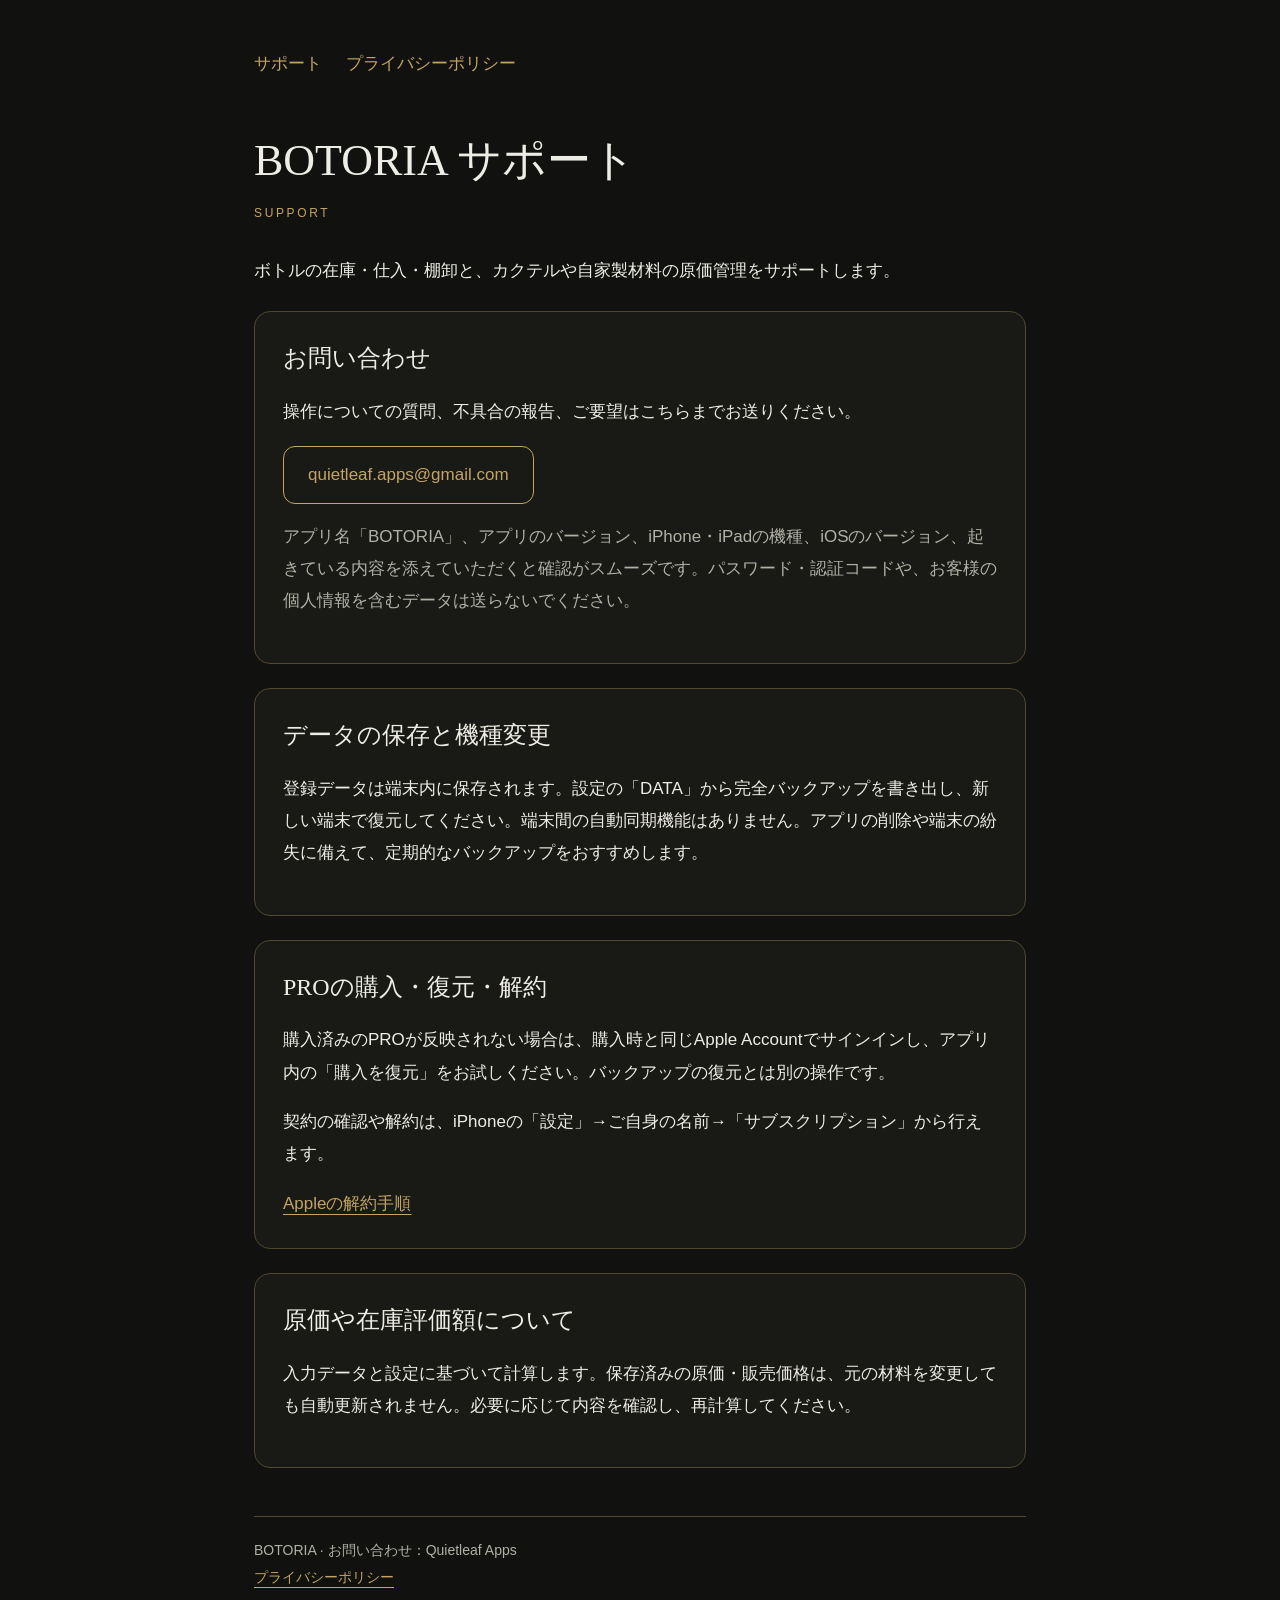
==== index.html @ eef96adc "Add files via upload" ====
<!doctype html><html lang="ja"><head><meta charset="utf-8"><meta name="viewport" content="width=device-width,initial-scale=1"><title>BOTORIA サポート</title><meta name="description" content="在庫・棚卸・原価管理アプリBOTORIAのサポート窓口とよくある質問。"><link rel="stylesheet" href="style.css"></head><body><main>
<nav aria-label="ページ"><a href="index.html" aria-current="page">サポート</a><a href="privacy.html">プライバシーポリシー</a></nav>
<h1>BOTORIA サポート</h1><p class="english">SUPPORT</p><p>ボトルの在庫・仕入・棚卸と、カクテルや自家製材料の原価管理をサポートします。</p>
<section class="card"><h2>お問い合わせ</h2><p>操作についての質問、不具合の報告、ご要望はこちらまでお送りください。</p><a class="button" href="mailto:quietleaf.apps@gmail.com?subject=BOTORIAのお問い合わせ">quietleaf.apps@gmail.com</a><p class="muted">アプリ名「BOTORIA」、アプリのバージョン、iPhone・iPadの機種、iOSのバージョン、起きている内容を添えていただくと確認がスムーズです。パスワード・認証コードや、お客様の個人情報を含むデータは送らないでください。</p></section>
<section class="card"><h2>データの保存と機種変更</h2><p>登録データは端末内に保存されます。設定の「DATA」から完全バックアップを書き出し、新しい端末で復元してください。端末間の自動同期機能はありません。アプリの削除や端末の紛失に備えて、定期的なバックアップをおすすめします。</p></section>
<section class="card"><h2>PROの購入・復元・解約</h2><p>購入済みのPROが反映されない場合は、購入時と同じApple Accountでサインインし、アプリ内の「購入を復元」をお試しください。バックアップの復元とは別の操作です。</p><p>契約の確認や解約は、iPhoneの「設定」→ご自身の名前→「サブスクリプション」から行えます。</p><a href="https://support.apple.com/ja-jp/118428">Appleの解約手順</a></section>
<section class="card"><h2>原価や在庫評価額について</h2><p>入力データと設定に基づいて計算します。保存済みの原価・販売価格は、元の材料を変更しても自動更新されません。必要に応じて内容を確認し、再計算してください。</p></section>
<footer>BOTORIA · お問い合わせ：Quietleaf Apps<br><a href="privacy.html">プライバシーポリシー</a></footer>
</main></body></html>
---- style.css ----
:root{color-scheme:dark;--bg:#11120f;--panel:#191a15;--text:#eeede5;--muted:#b0b0a5;--gold:#c3a464}*{box-sizing:border-box}body{margin:0;background:var(--bg);color:var(--text);font:17px/1.9 -apple-system,BlinkMacSystemFont,"Hiragino Sans",sans-serif}main{max-width:820px;margin:auto;padding:48px 24px 72px}a{color:var(--gold);text-underline-offset:5px}nav{display:flex;gap:24px;flex-wrap:wrap;margin-bottom:48px}nav a{text-decoration:none}h1,h2{font-family:"Hiragino Mincho ProN","Yu Mincho",serif;font-weight:400;line-height:1.5}h1{font-size:clamp(30px,6vw,44px);margin:0}h2{font-size:24px;margin-top:0}.english{color:var(--gold);font-size:12px;letter-spacing:.22em;margin:8px 0 30px}.card{background:var(--panel);border:1px solid #51462e;border-radius:16px;padding:28px;margin:24px 0}.muted,footer{color:var(--muted)}.button{display:inline-block;padding:12px 24px;border:1px solid var(--gold);border-radius:12px;text-decoration:none;overflow-wrap:anywhere}a:focus-visible{outline:2px solid var(--gold);outline-offset:5px}footer{border-top:1px solid #51462e;margin-top:48px;padding-top:20px;font-size:14px}li{margin:8px 0}@media(max-width:480px){main{padding:28px 18px 48px}.card{padding:22px}nav{gap:18px;margin-bottom:32px}}
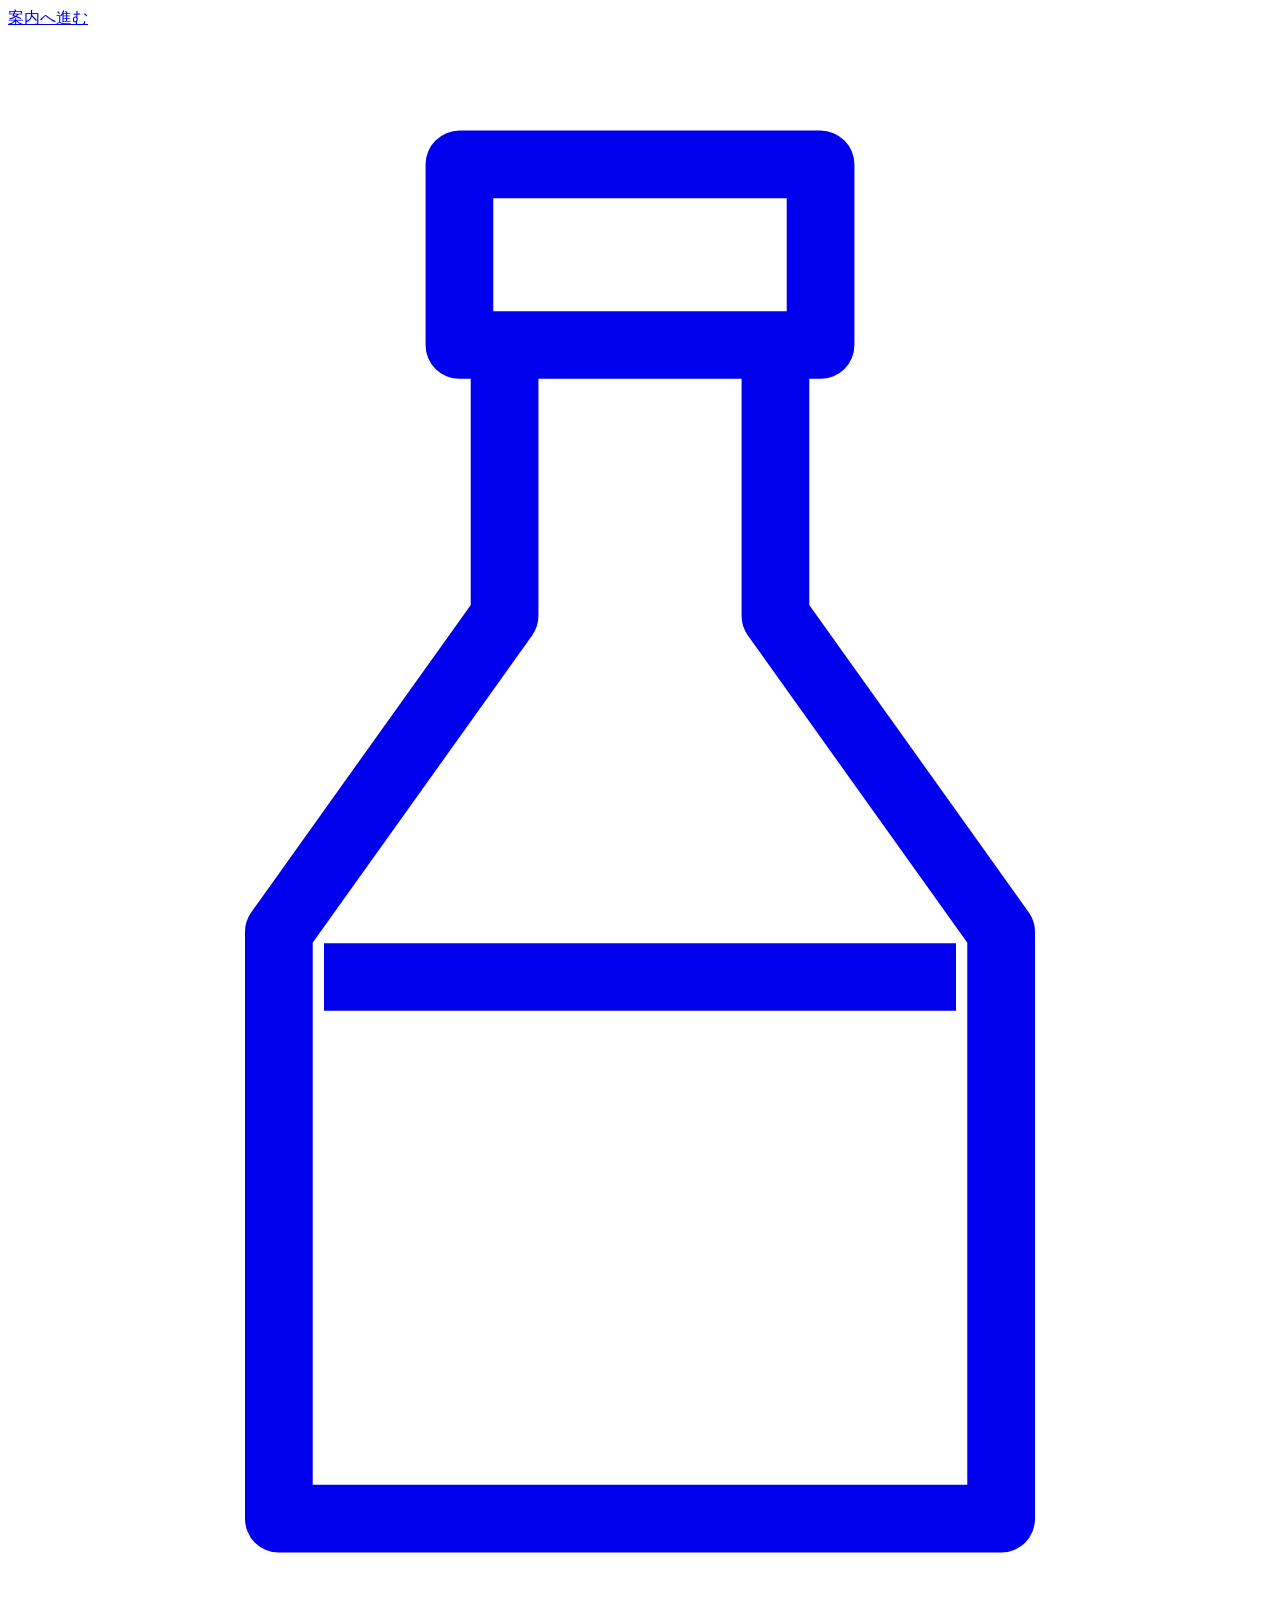
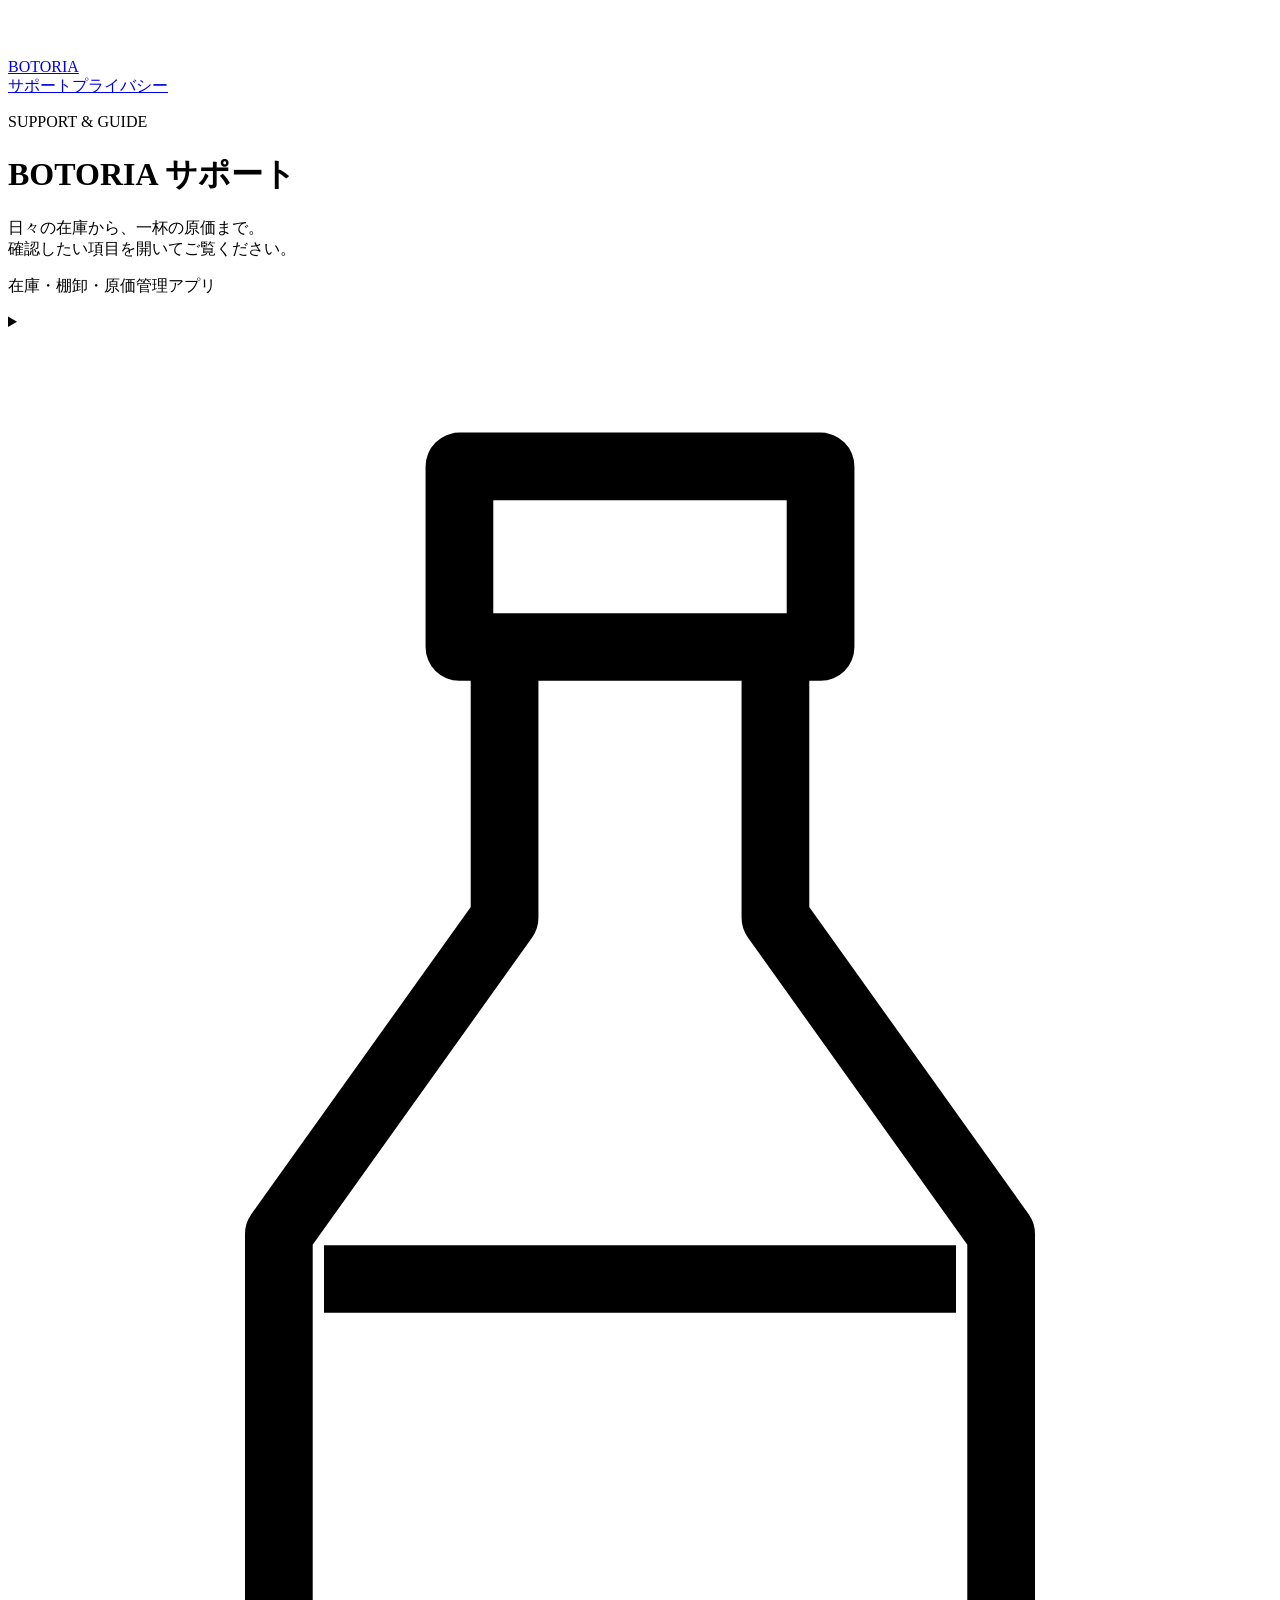
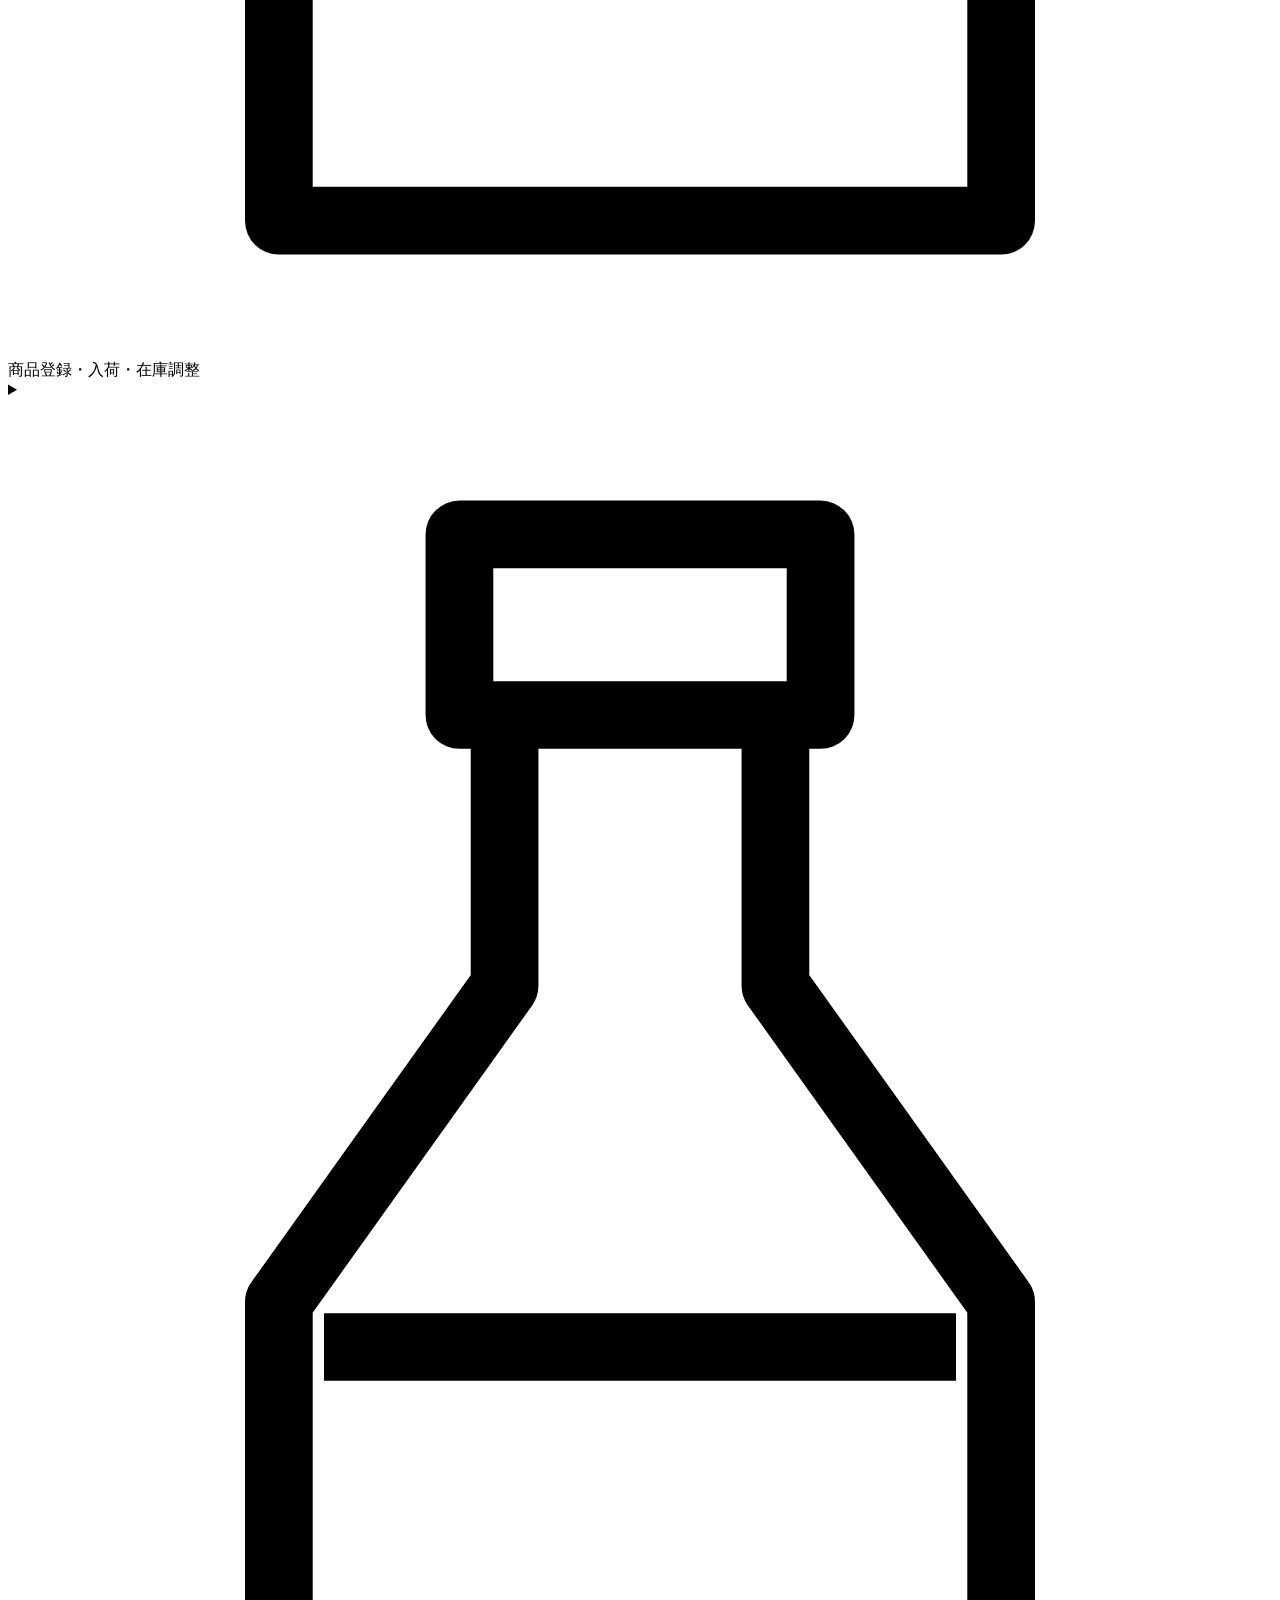
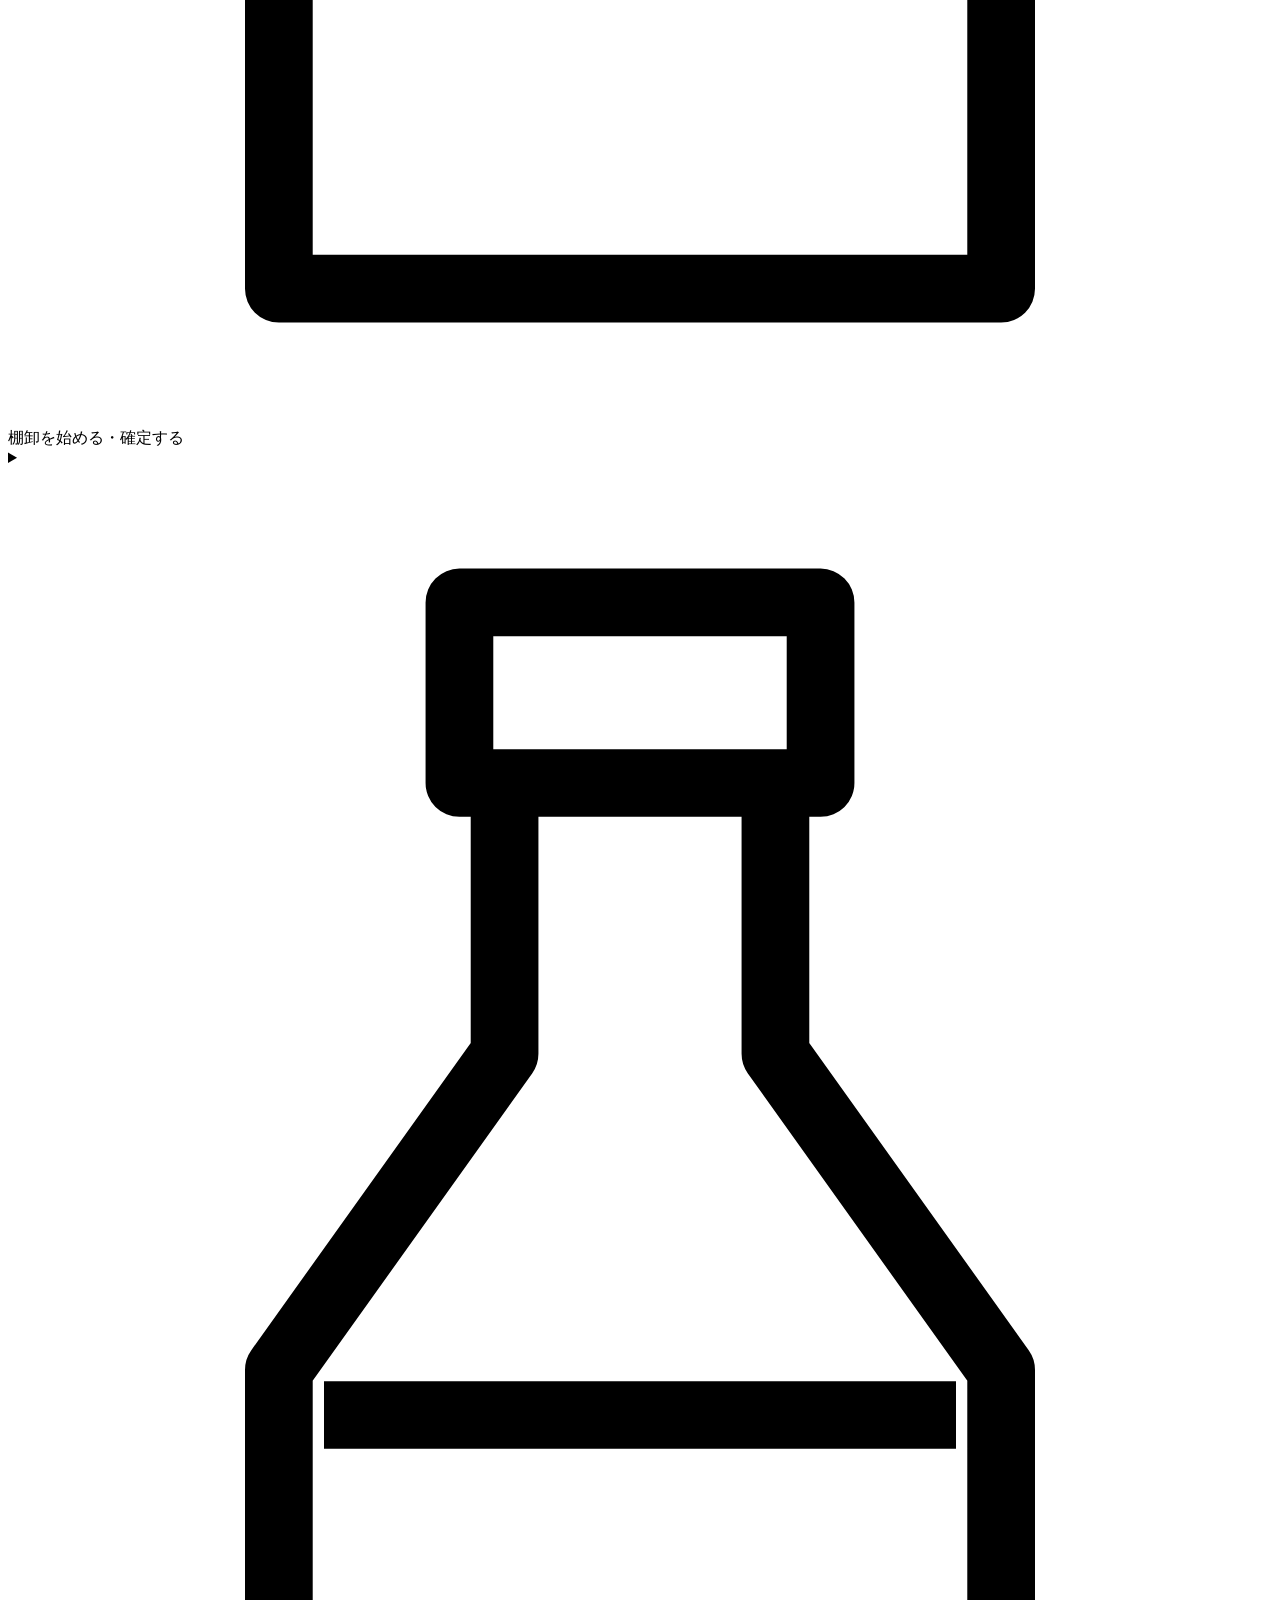
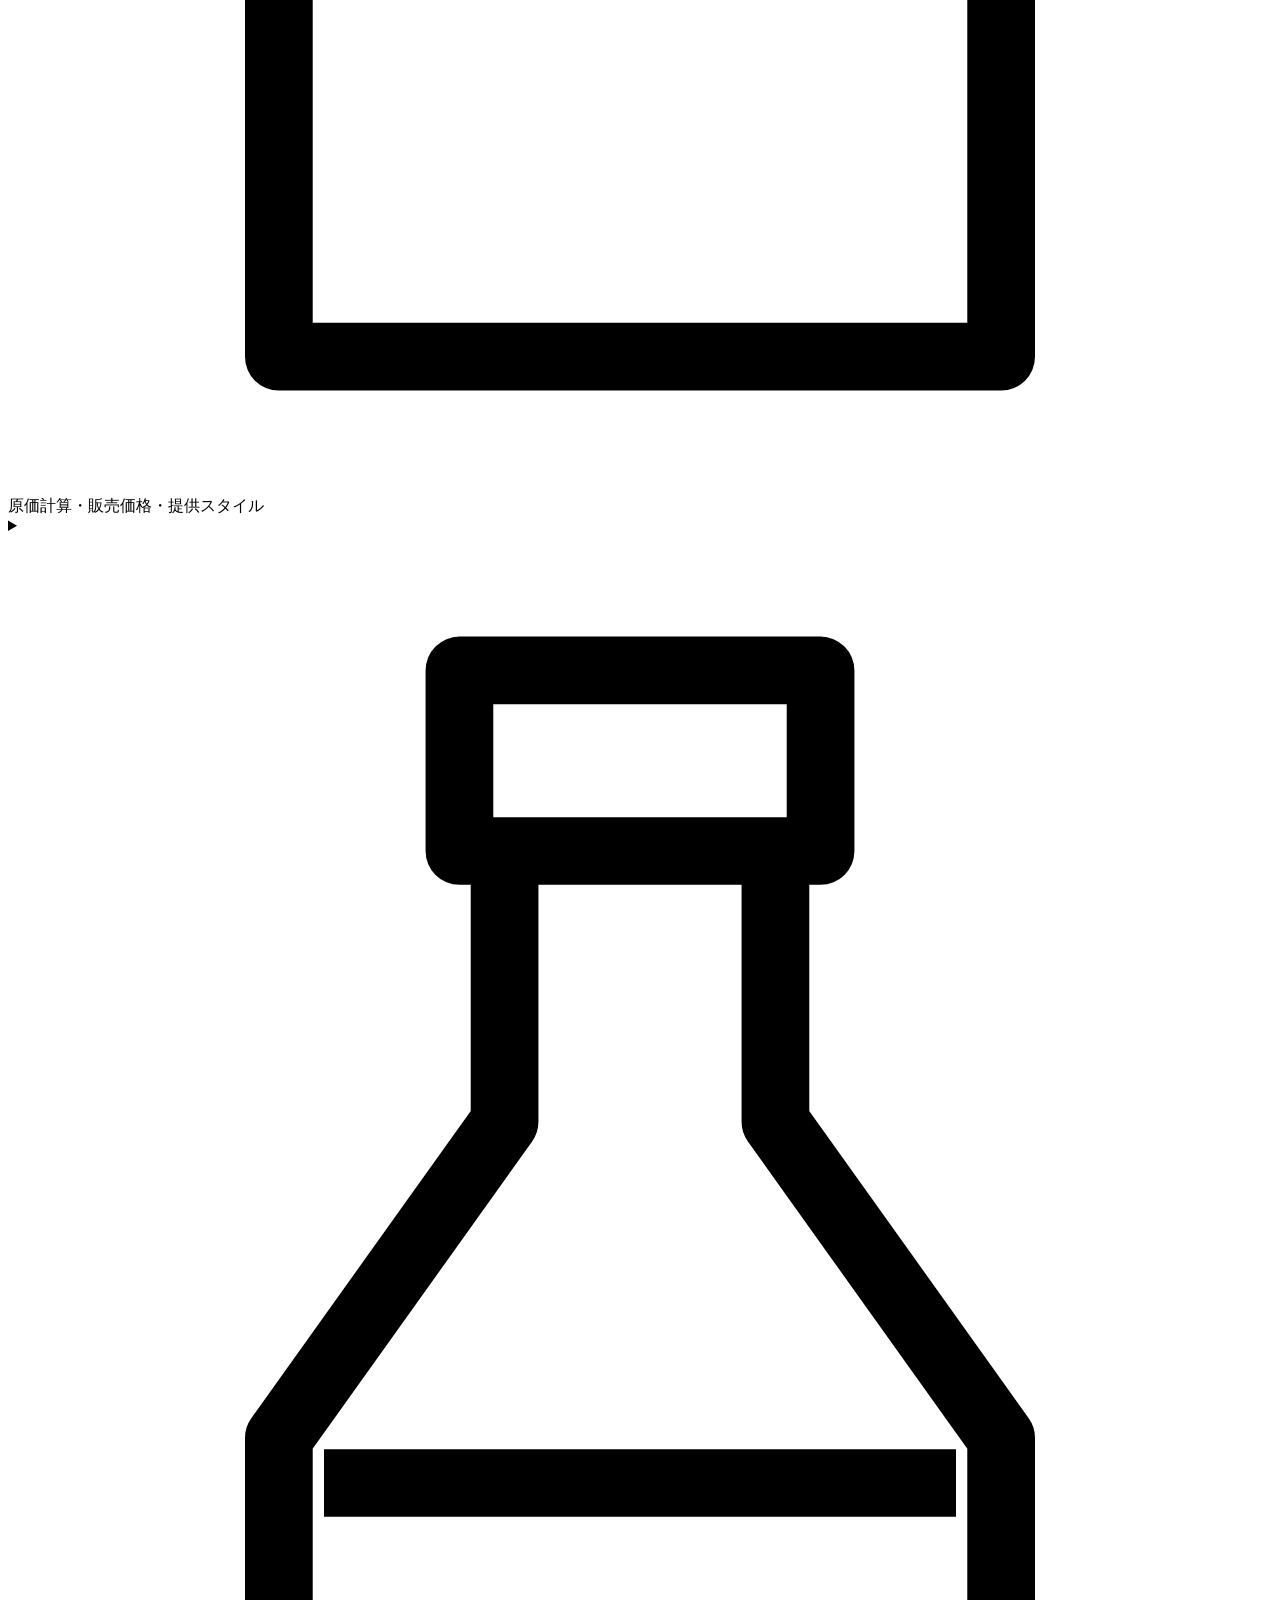
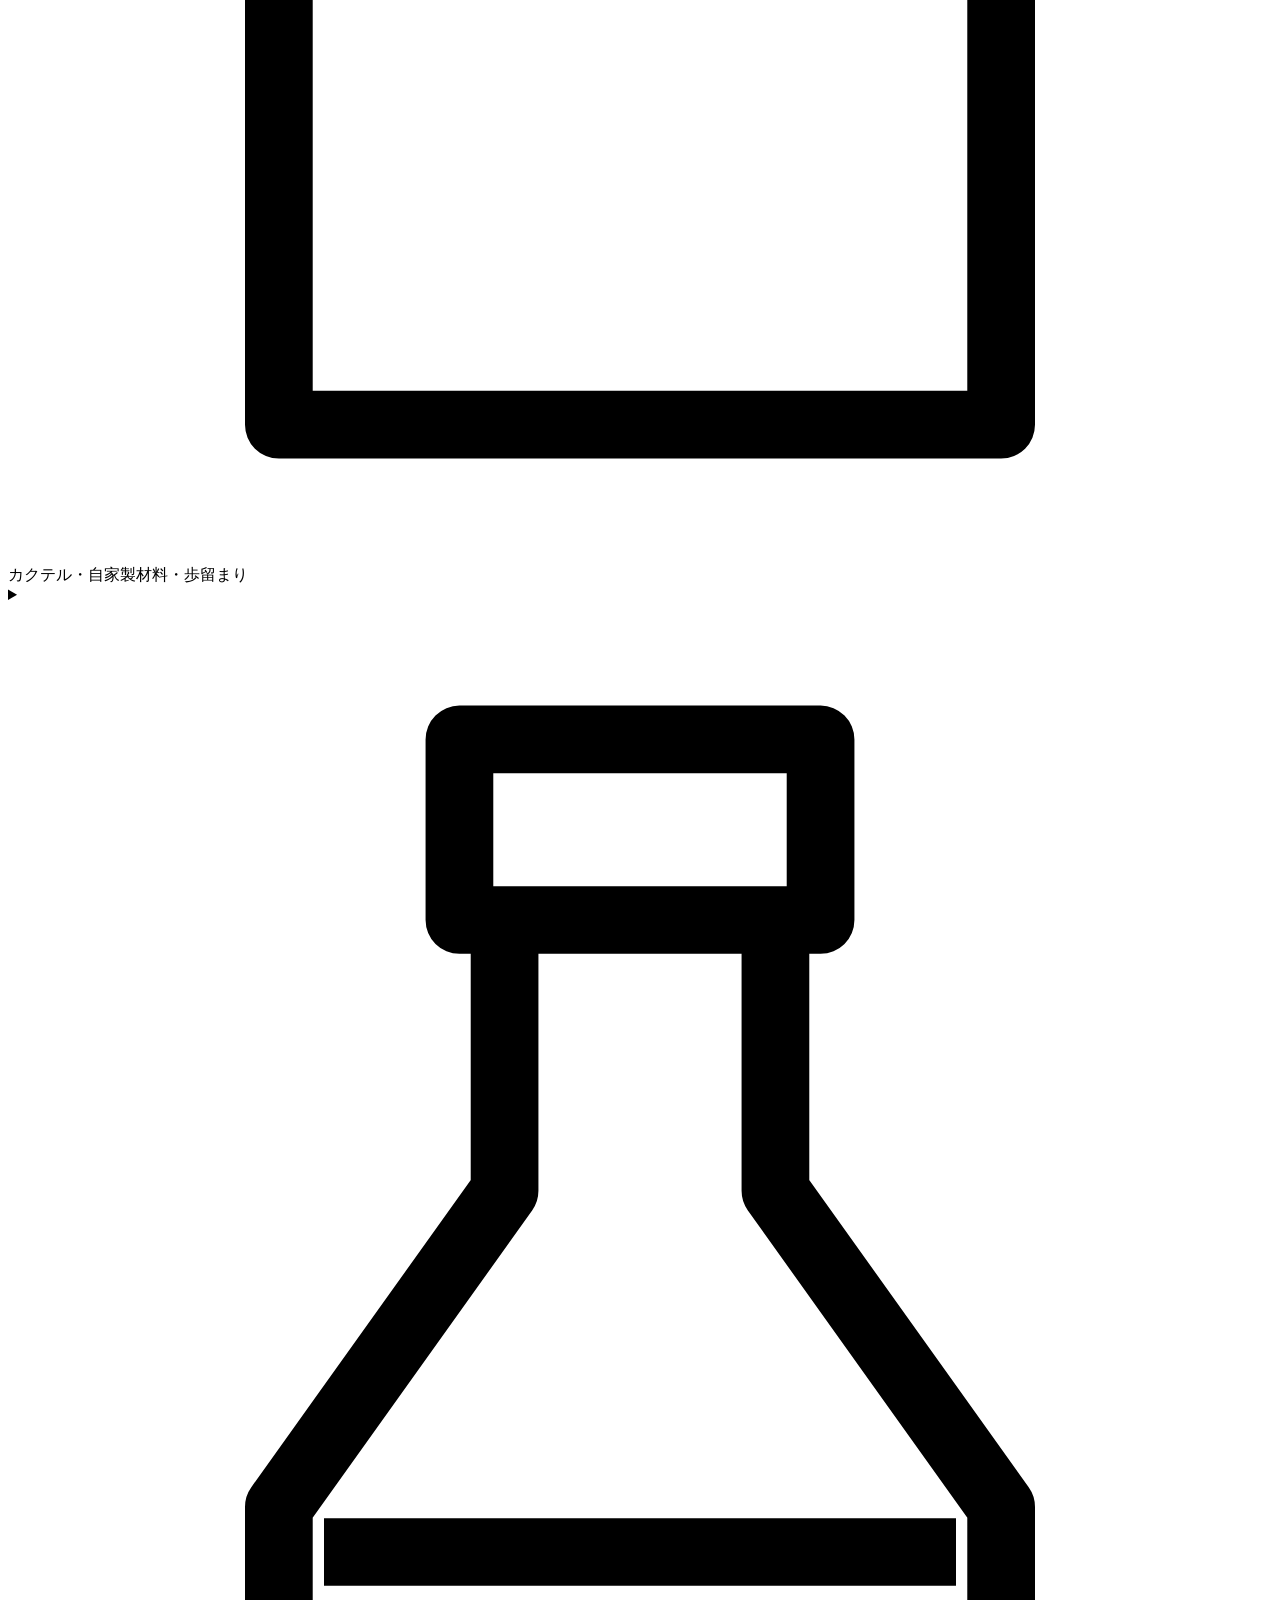
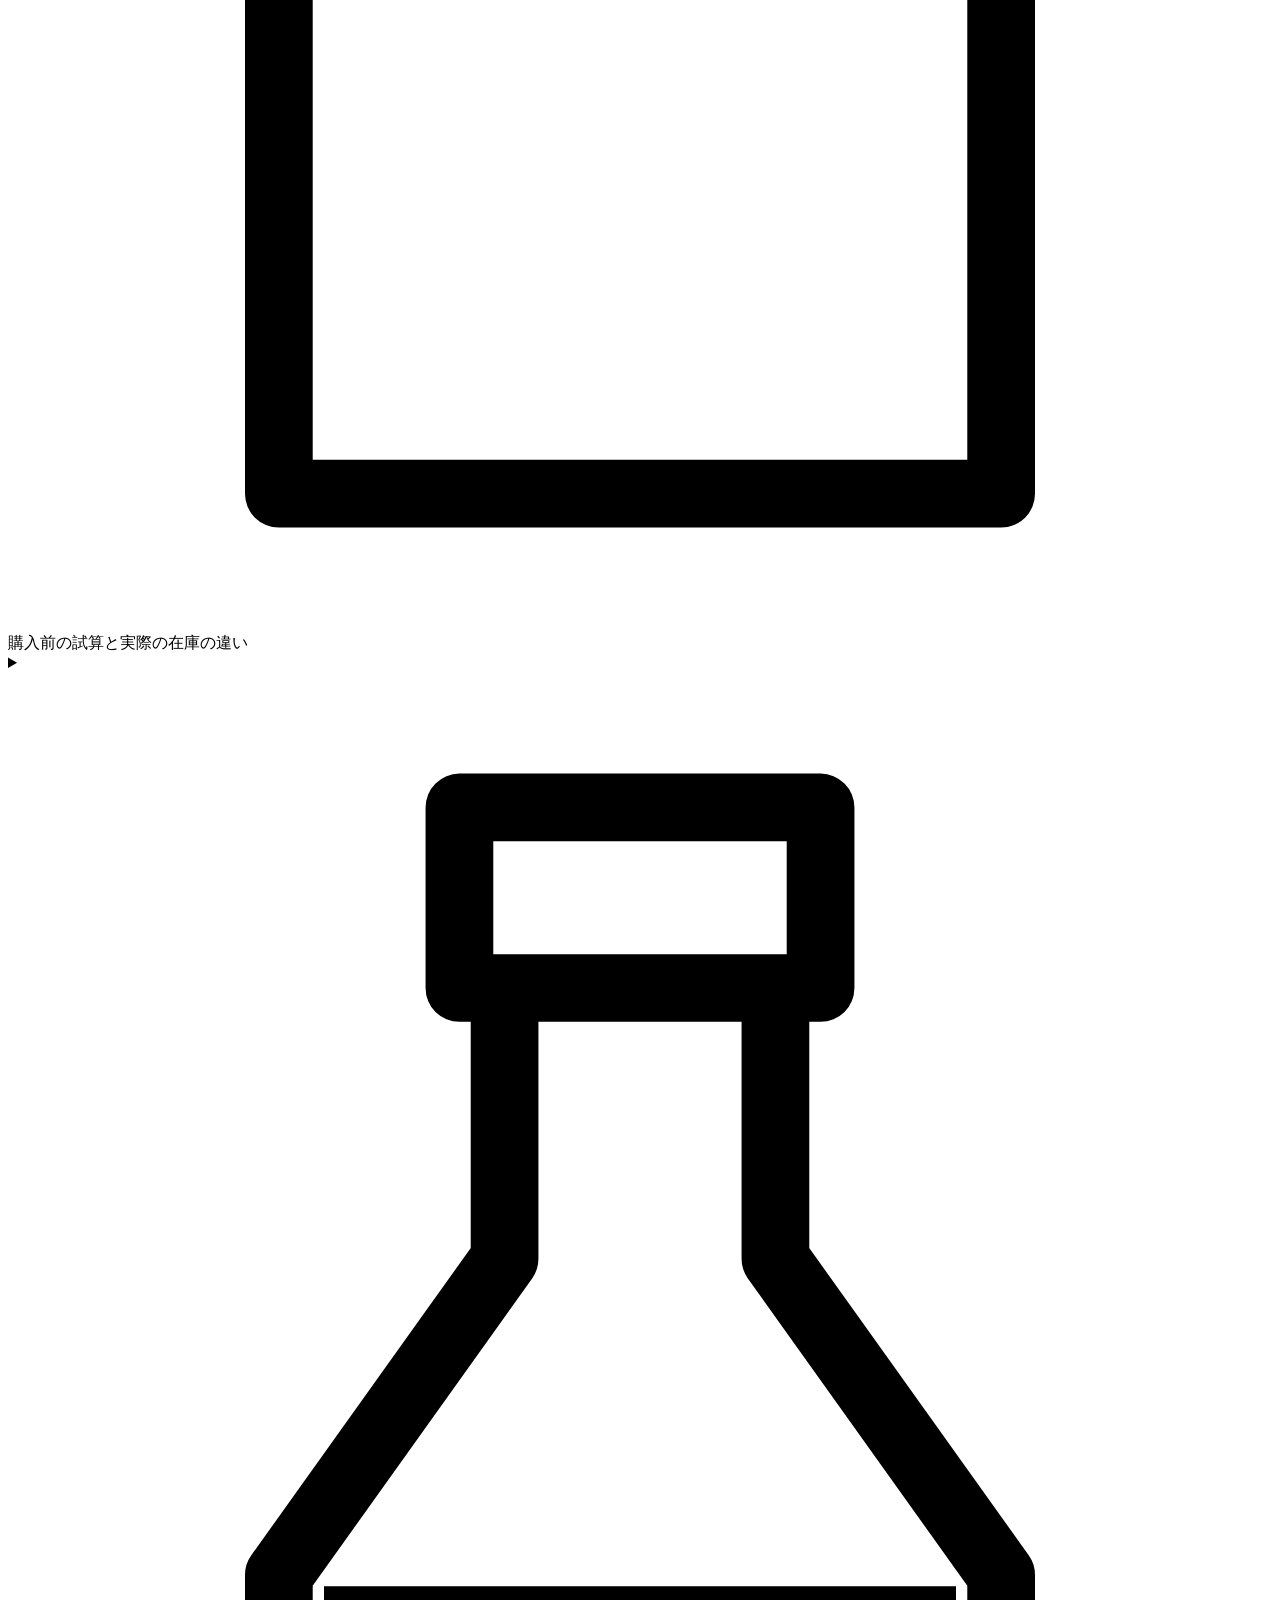
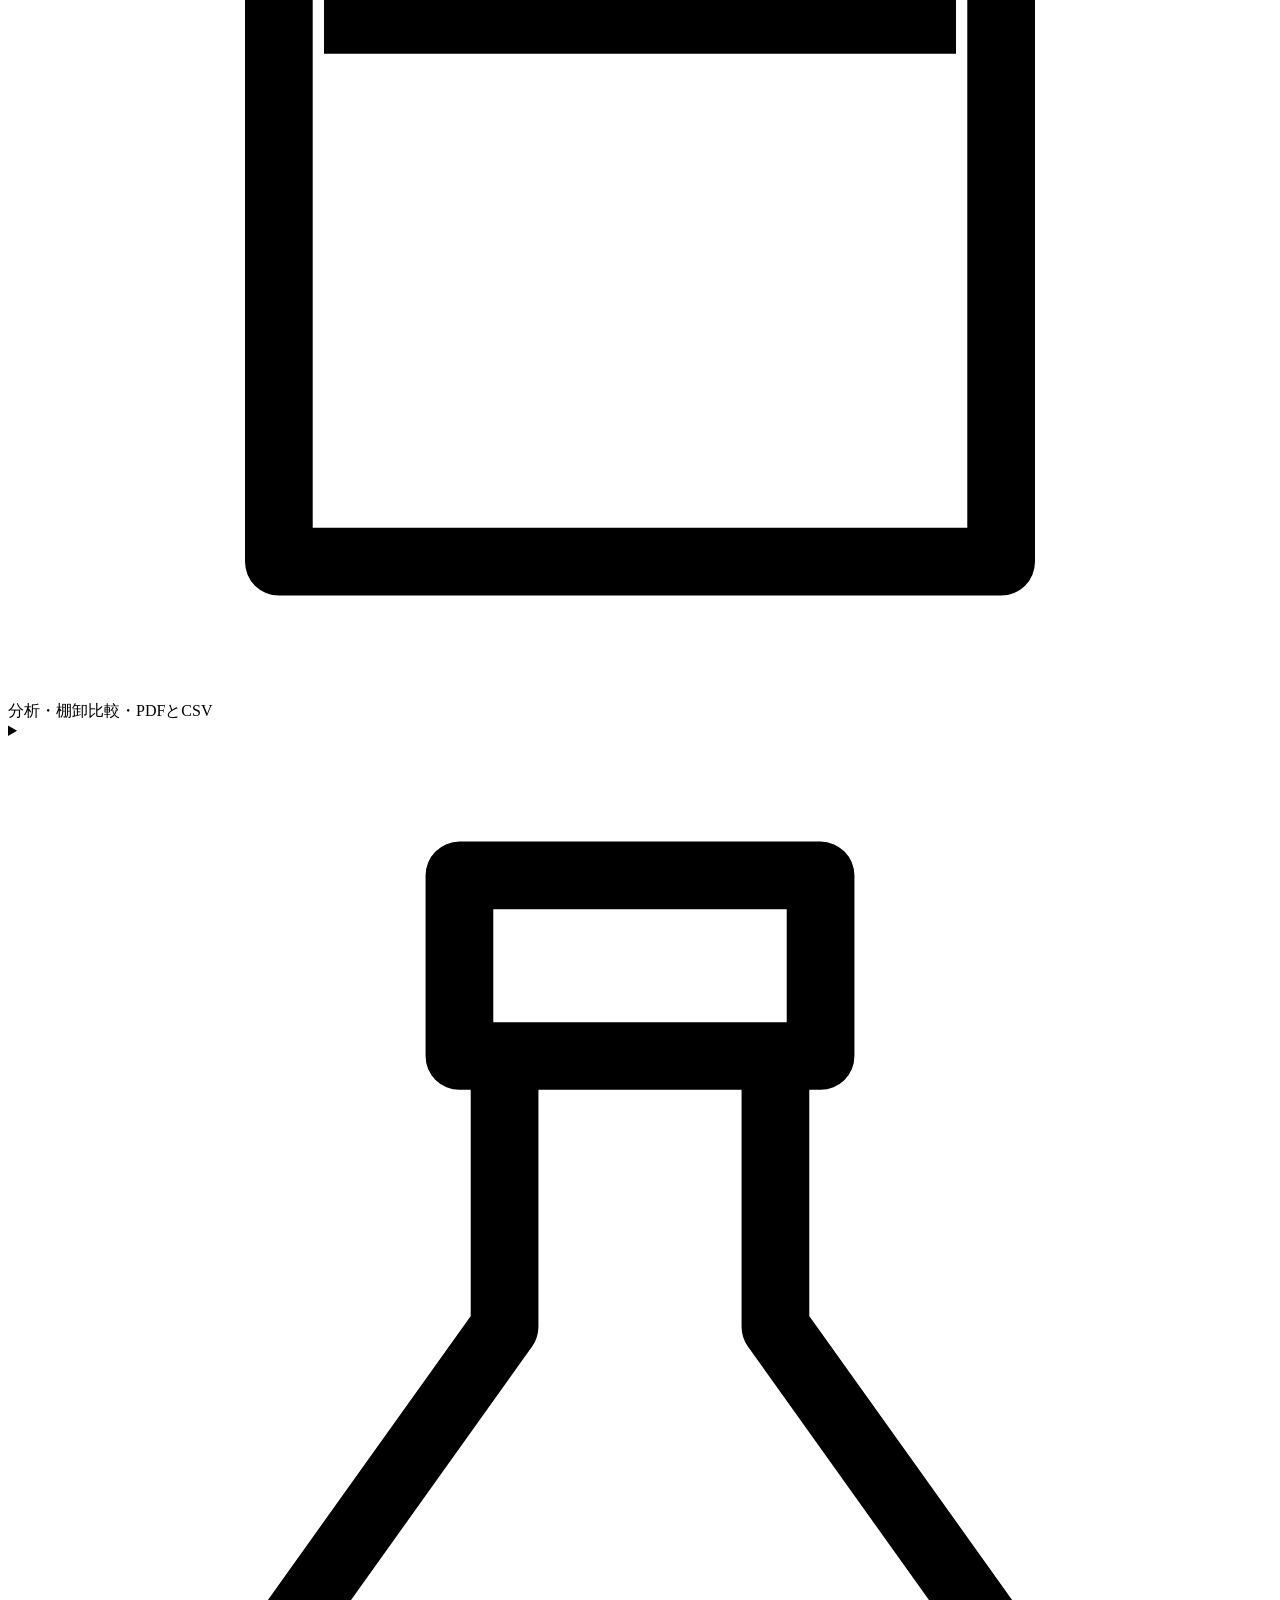
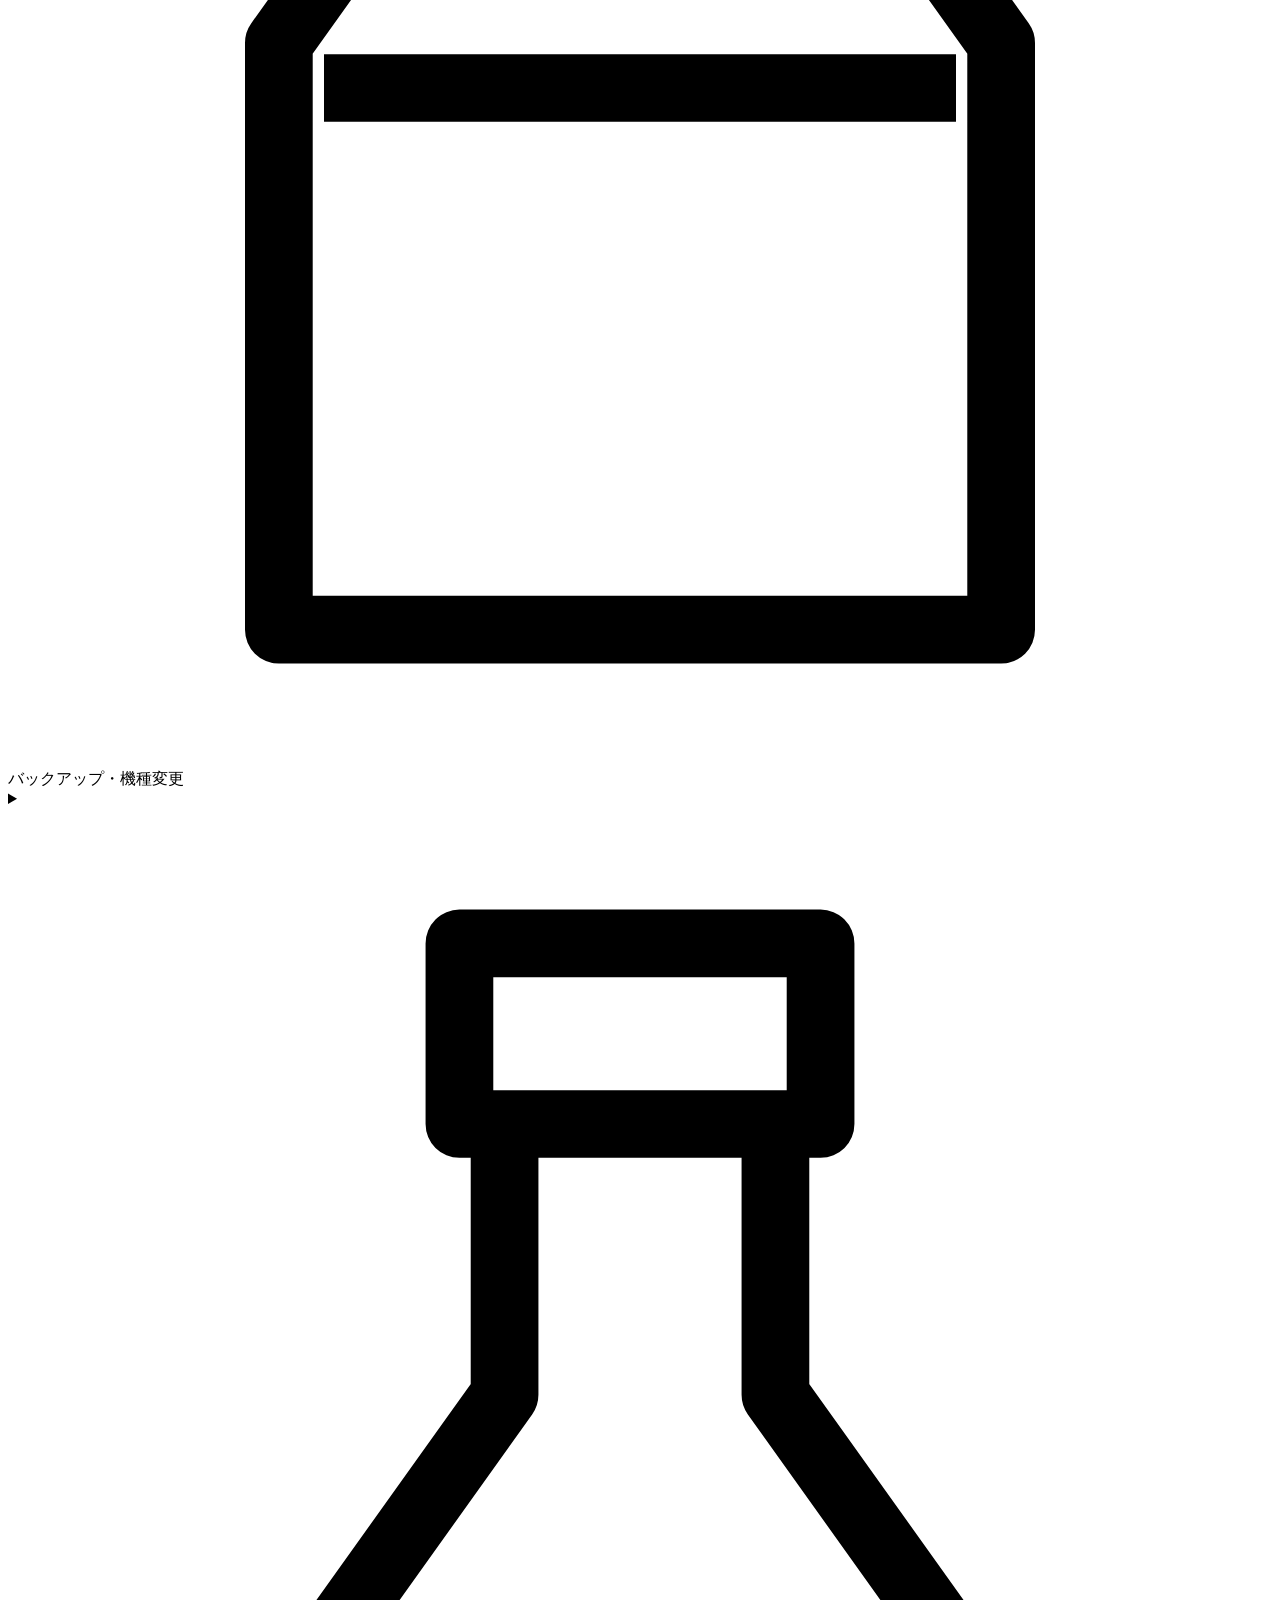
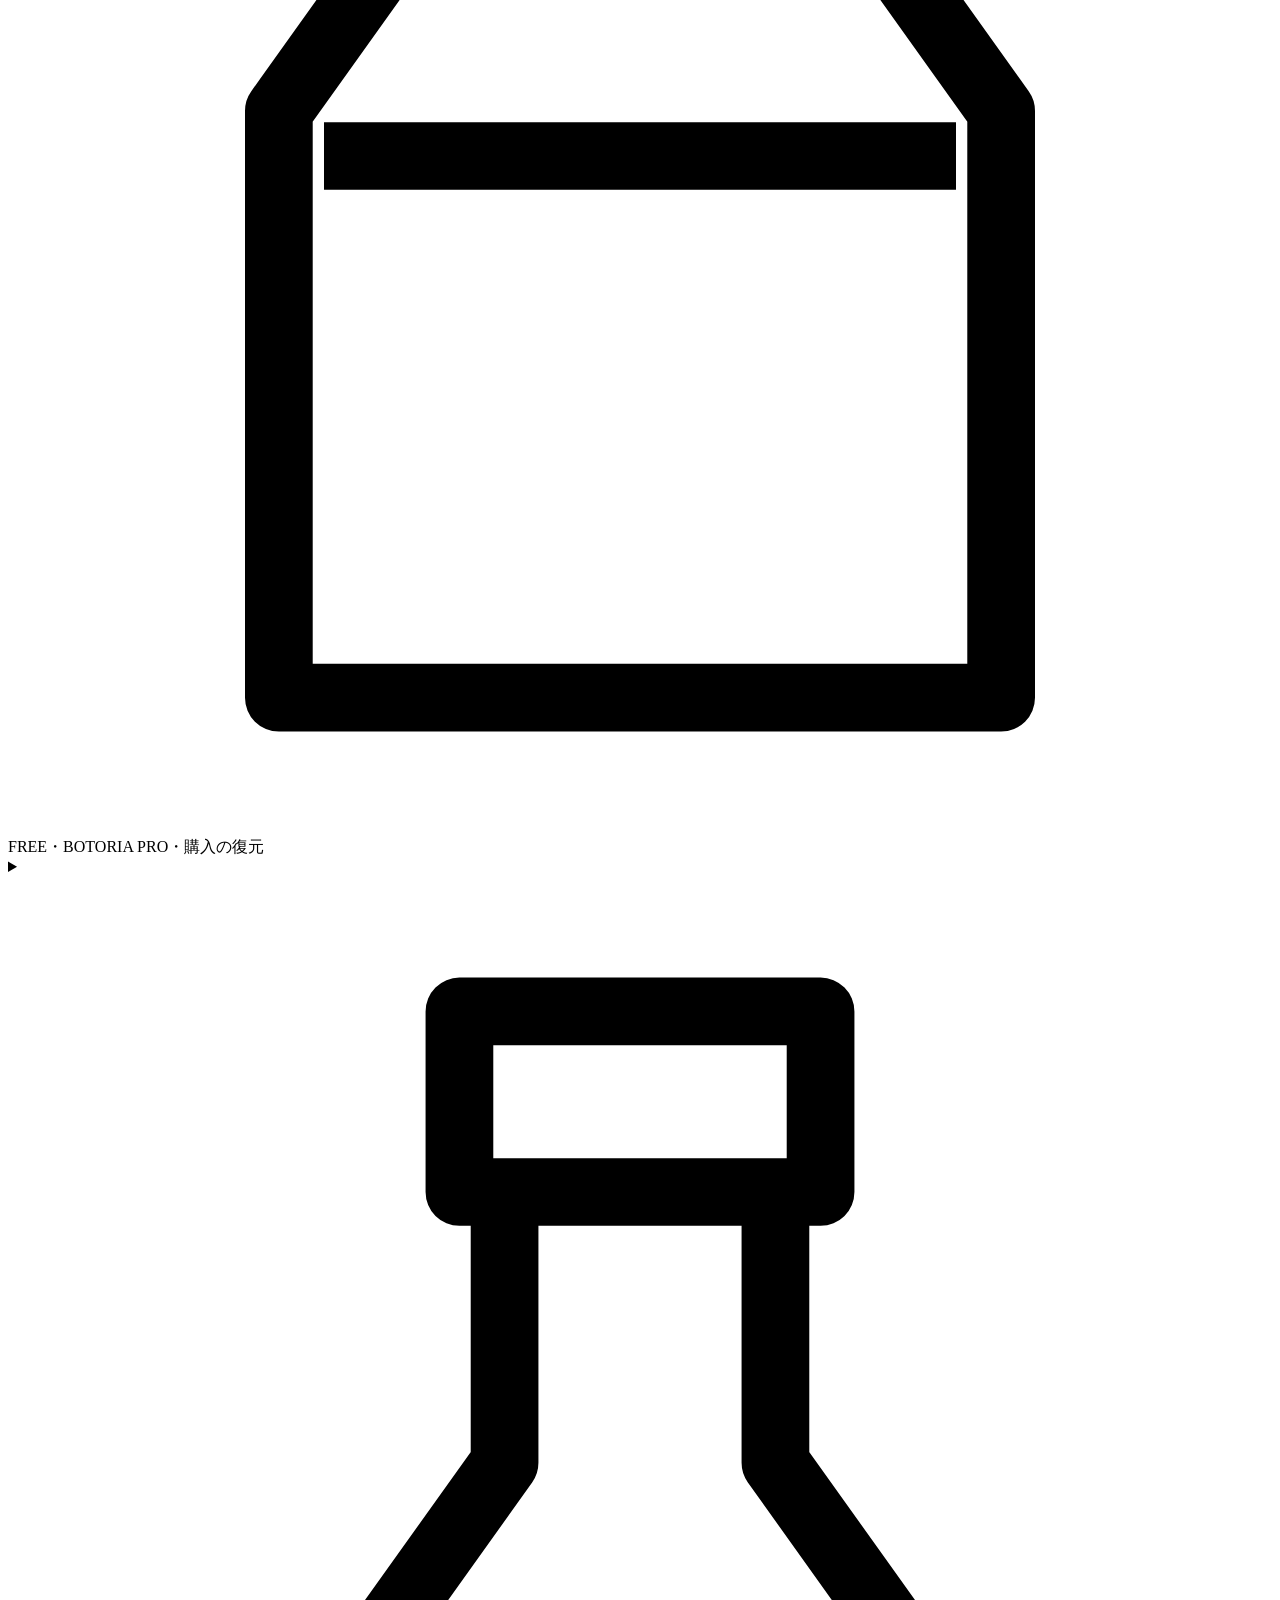
==== commit 7e2e02c4: "Add files via upload" ====
--- a/index.html
+++ b/index.html
@@ -1,9 +1,17 @@
-<!doctype html><html lang="ja"><head><meta charset="utf-8"><meta name="viewport" content="width=device-width,initial-scale=1"><title>BOTORIA サポート</title><meta name="description" content="在庫・棚卸・原価管理アプリBOTORIAのサポート窓口とよくある質問。"><link rel="stylesheet" href="style.css"></head><body><main>
-<nav aria-label="ページ"><a href="index.html" aria-current="page">サポート</a><a href="privacy.html">プライバシーポリシー</a></nav>
-<h1>BOTORIA サポート</h1><p class="english">SUPPORT</p><p>ボトルの在庫・仕入・棚卸と、カクテルや自家製材料の原価管理をサポートします。</p>
-<section class="card"><h2>お問い合わせ</h2><p>操作についての質問、不具合の報告、ご要望はこちらまでお送りください。</p><a class="button" href="mailto:quietleaf.apps@gmail.com?subject=BOTORIAのお問い合わせ">quietleaf.apps@gmail.com</a><p class="muted">アプリ名「BOTORIA」、アプリのバージョン、iPhone・iPadの機種、iOSのバージョン、起きている内容を添えていただくと確認がスムーズです。パスワード・認証コードや、お客様の個人情報を含むデータは送らないでください。</p></section>
-<section class="card"><h2>データの保存と機種変更</h2><p>登録データは端末内に保存されます。設定の「DATA」から完全バックアップを書き出し、新しい端末で復元してください。端末間の自動同期機能はありません。アプリの削除や端末の紛失に備えて、定期的なバックアップをおすすめします。</p></section>
-<section class="card"><h2>PROの購入・復元・解約</h2><p>購入済みのPROが反映されない場合は、購入時と同じApple Accountでサインインし、アプリ内の「購入を復元」をお試しください。バックアップの復元とは別の操作です。</p><p>契約の確認や解約は、iPhoneの「設定」→ご自身の名前→「サブスクリプション」から行えます。</p><a href="https://support.apple.com/ja-jp/118428">Appleの解約手順</a></section>
-<section class="card"><h2>原価や在庫評価額について</h2><p>入力データと設定に基づいて計算します。保存済みの原価・販売価格は、元の材料を変更しても自動更新されません。必要に応じて内容を確認し、再計算してください。</p></section>
-<footer>BOTORIA · お問い合わせ：Quietleaf Apps<br><a href="privacy.html">プライバシーポリシー</a></footer>
+<!doctype html>
+<html lang="ja"><head><meta charset="utf-8"><meta name="viewport" content="width=device-width,initial-scale=1"><meta name="theme-color" content="#11120f"><title>BOTORIA サポート</title><meta name="description" content="在庫・仕入・棚卸・原価計算・バックアップ。項目を開いて確認できるBOTORIAのサポートです。"><link rel="stylesheet" href="style.css"><script src="page.js" defer></script></head>
+<body><a class="skip" href="#topics">案内へ進む</a><main>
+<header><div class="topline"><a class="brand" href="index.html"><svg class="bottle" aria-hidden="true" viewBox="0 0 28 36" fill="none"><path d="M10 3h8v4h-1v6l5 7v13H6V20l5-7V7h-1V3Z M10 7h8 M7 21h14" stroke="currentColor" stroke-width="1.5" stroke-linejoin="round"/></svg><span>BOTORIA</span></a><nav class="nav" aria-label="ページ"><a href="index.html" aria-current="page">サポート</a><a href="privacy.html">プライバシー</a></nav></div><div class="heading"><p class="eyebrow">SUPPORT & GUIDE</p><h1>BOTORIA サポート</h1><p class="lead">日々の在庫から、一杯の原価まで。<br>確認したい項目を開いてご覧ください。</p><p class="meta">在庫・棚卸・原価管理アプリ</p></div></header>
+<div class="files" id="topics">
+<details class="file" id="inventory"><summary><svg class="bottle" aria-hidden="true" viewBox="0 0 28 36" fill="none"><path d="M10 3h8v4h-1v6l5 7v13H6V20l5-7V7h-1V3Z M10 7h8 M7 21h14" stroke="currentColor" stroke-width="1.5" stroke-linejoin="round"/></svg><span>商品登録・入荷・在庫調整</span></summary><div class="body"><p class="path">在庫 → 商品詳細</p><p>商品を登録し、商品詳細の「入荷」で本数・仕入単価・仕入日を保存します。破損や実数とのずれを直す場合は「在庫調整」を使います。未開栓の本数と、開栓したボトルの残量を確認してください。</p><p>保管場所は商品ごとに1つ設定できます。同じ商品の数量を複数の場所に分けて管理する方式ではありません。</p><p class="note">サンプル表示の商品は保存済みの在庫ではありません。実際の記録を残す場合は、自分の商品を登録してください。</p></div></details>
+<details class="file" id="stocktake"><summary><svg class="bottle" aria-hidden="true" viewBox="0 0 28 36" fill="none"><path d="M10 3h8v4h-1v6l5 7v13H6V20l5-7V7h-1V3Z M10 7h8 M7 21h14" stroke="currentColor" stroke-width="1.5" stroke-linejoin="round"/></svg><span>棚卸を始める・確定する</span></summary><div class="body"><p>全商品、カテゴリー、保管場所などで対象を選び、実数を入力して確定します。途中の棚卸は保存され、続きから再開できます。開始時の対象商品は固定されます。</p><p>分析の在庫評価額の推移・棚卸比較には、確定済みの全商品棚卸を使います。部分棚卸は全商品棚卸の比較には含みません。</p><p class="note">取得価額や税区分が不明な商品は、0円で補わず未評価として扱います。数量の確認と、金額の評価は別です。</p></div></details>
+<details class="file" id="pricing"><summary><svg class="bottle" aria-hidden="true" viewBox="0 0 28 36" fill="none"><path d="M10 3h8v4h-1v6l5 7v13H6V20l5-7V7h-1V3Z M10 7h8 M7 21h14" stroke="currentColor" stroke-width="1.5" stroke-linejoin="round"/></svg><span>原価計算・販売価格・提供スタイル</span></summary><div class="body"><p>目標原価率・最低粗利・最低売価・切り上げ単位を設定して、ボトルの原価と販売価格を計算します。計算した推奨価格は、確認して確定してください。</p><p>提供量と提供スタイルごとに価格を保存できます。Rocks・Sodaなどの加算額は提供設定から変更できます。加算後に最後の切り上げを行います。ミキサーの材料費は自動では加算しません。</p><p class="note">設定や仕入価格を変更しても、確定済みの販売価格は自動更新されません。必要な条件を選び直し、再計算・確定してください。</p></div></details>
+<details class="file" id="recipes"><summary><svg class="bottle" aria-hidden="true" viewBox="0 0 28 36" fill="none"><path d="M10 3h8v4h-1v6l5 7v13H6V20l5-7V7h-1V3Z M10 7h8 M7 21h14" stroke="currentColor" stroke-width="1.5" stroke-linejoin="round"/></svg><span>カクテル・自家製材料・歩留まり</span></summary><div class="body"><p>カクテルや自家製材料には、登録済みのボトル・歩留まり・自家製材料を選んで追加し、使用量と単位を入力します。直接入力する費用は「その他の材料費」に入れます。</p><p>歩留まりは購入数量・購入総額・実測した使用可能量から単位原価を計算します。自家製材料は材料原価と仕込み完成量から単価を求めます。</p><p>mlとozは米国式の液量オンスで相互換算します。g・個数など異なる種類の単位へ変える場合、使用可能量や完成量は入力し直してください。換算表示を丸めても、計算には保持した精度を使います。</p><p class="note">元の材料を変更しても、保存済みの仕込み原価やカクテル原価・販売価格は自動更新されません。</p></div></details>
+<details class="file" id="simulation"><summary><svg class="bottle" aria-hidden="true" viewBox="0 0 28 36" fill="none"><path d="M10 3h8v4h-1v6l5 7v13H6V20l5-7V7h-1V3Z M10 7h8 M7 21h14" stroke="currentColor" stroke-width="1.5" stroke-linejoin="round"/></svg><span>購入前の試算と実際の在庫の違い</span></summary><div class="body"><p>ボトル試算・カクテル試算は、条件を試すための保存データです。在庫数量、仕入履歴、棚卸には反映されません。</p><p>実際に仕入れた商品は商品登録と入荷から記録してください。試算を削除しても、登録済み商品の在庫は削除されません。</p></div></details>
+<details class="file" id="analytics"><summary><svg class="bottle" aria-hidden="true" viewBox="0 0 28 36" fill="none"><path d="M10 3h8v4h-1v6l5 7v13H6V20l5-7V7h-1V3Z M10 7h8 M7 21h14" stroke="currentColor" stroke-width="1.5" stroke-linejoin="round"/></svg><span>分析・棚卸比較・PDFとCSV</span></summary><div class="body"><p>在庫評価額は確定済みの全商品棚卸、仕入額は登録済みの仕入履歴を使います。会計設定や対象期間を確認してください。</p><p>原価率の推移は、ボトル販売価格を確定した時点の保存記録です。商品・提供量・提供スタイル・税込／税抜の条件ごとに表示し、売上実績に基づく店舗全体の原価率とは異なります。</p><p>税理士用出力では、確定済み棚卸からPDF・棚卸CSV、指定した期間の仕入履歴からCSVを書き出せます。未評価の金額は空欄または未評価と表示します。</p><p class="note">試算・カクテルレシピ・未入荷の発注は出力対象に含みません。出力は保存時点の記録に基づきます。</p></div></details>
+<details class="file" id="backup"><summary><svg class="bottle" aria-hidden="true" viewBox="0 0 28 36" fill="none"><path d="M10 3h8v4h-1v6l5 7v13H6V20l5-7V7h-1V3Z M10 7h8 M7 21h14" stroke="currentColor" stroke-width="1.5" stroke-linejoin="round"/></svg><span>バックアップ・機種変更</span></summary><div class="body"><p class="path">設定 → DATA → 完全バックアップ／復元</p><p>商品・写真・仕入や棚卸などの履歴・レシピ・試算・設定・途中の棚卸を、JSONファイルとして書き出せます。保存済みデータが対象で、未保存の入力は含みません。端末間の自動同期機能はありません。</p><p>新しい端末でBOTORIAのバックアップファイルを選び、内容を確認して復元します。復元すると現在のデータを置き換えるため、残したいデータは先にバックアップしてください。</p><p class="note">バックアップにパスワード暗号化はありません。内容を読めるファイルとして、安全な保存先で管理してください。PROの利用権と無料体験の使用状況は完全バックアップに含まれません。</p></div></details>
+<details class="file" id="plan"><summary><svg class="bottle" aria-hidden="true" viewBox="0 0 28 36" fill="none"><path d="M10 3h8v4h-1v6l5 7v13H6V20l5-7V7h-1V3Z M10 7h8 M7 21h14" stroke="currentColor" stroke-width="1.5" stroke-linejoin="round"/></svg><span>FREE・BOTORIA PRO・購入の復元</span></summary><div class="body"><p>在庫管理・入荷・在庫調整・発注・棚卸・履歴閲覧・完全バックアップと復元はFREEで使えます。</p><p>無料体験は簡易計算機10回、ボトル計算・試算で共通10回、カクテル作成・試算で共通6件です。月ごとの補充はなく、記録を削除しても残り枠は増えません。</p><p>BOTORIA PROは月単位の自動更新プランです。計算・試算・カクテル作成の制限解除、自家製材料・歩留まり、分析・棚卸比較・PDF／CSV出力などを利用できます。金額と更新条件はAppleの購入確認画面をご確認ください。</p><p>購入時と同じApple Accountで「購入を復元」を押すと、PROの利用権を確認します。登録データの復元は完全バックアップから行います。</p><p>解約はiPhoneの「設定」→ご自身の名前→「サブスクリプション」から行います。アプリを削除しても解約にはなりません。有効期限後も保存済みデータの閲覧・削除と完全バックアップ・復元は利用できます。</p><p><a href="https://support.apple.com/ja-jp/118428">Apple：サブスクリプションを解約する ↗</a></p></div></details>
+<details class="file" id="deletion"><summary><svg class="bottle" aria-hidden="true" viewBox="0 0 28 36" fill="none"><path d="M10 3h8v4h-1v6l5 7v13H6V20l5-7V7h-1V3Z M10 7h8 M7 21h14" stroke="currentColor" stroke-width="1.5" stroke-linejoin="round"/></svg><span>保存データ・写真の削除</span></summary><div class="body"><p>カクテル・自家製材料・歩留まり・試算は、各保存データの画面から削除できます。商品写真は商品編集で外し、保存して反映します。</p><p>履歴や確定済み棚卸は保存時点の記録として保持します。アプリ全体の端末内保存データを取り除く場合は、必要なバックアップを保存したうえでアプリを削除してください。iPhoneの「Appを取り除く」はデータを残す操作です。</p><p>書き出したファイルやAppleの端末バックアップは、それぞれの保存先で管理・削除してください。</p></div></details>
+<details class="file" id="contact"><summary><svg class="bottle" aria-hidden="true" viewBox="0 0 28 36" fill="none"><path d="M10 3h8v4h-1v6l5 7v13H6V20l5-7V7h-1V3Z M10 7h8 M7 21h14" stroke="currentColor" stroke-width="1.5" stroke-linejoin="round"/></svg><span>お問い合わせ</span></summary><div class="body"><p>困っている操作、アプリのバージョン、お使いの機種・iOSのバージョン、表示されたエラーをお知らせください。</p><p class="note">パスワード・認証コード、取引先やお客様の個人情報を送らないでください。画像は必要な箇所だけにし、個人情報は隠してください。</p><a class="contact" href="mailto:quietleaf.apps@gmail.com?subject=BOTORIAのお問い合わせ">メールで問い合わせる <span aria-hidden="true">↗</span></a><p class="meta">BOTORIA サポート · Quietleaf Apps<br><a class="email" href="mailto:quietleaf.apps@gmail.com">quietleaf.apps@gmail.com</a></p></div></details>
+</div><footer><div class="footlinks"><a href="privacy.html">プライバシーポリシー</a><a href="https://www.apple.com/legal/internet-services/itunes/dev/stdeula/">利用規約</a></div><p>更新日：2026年10月18日</p><p class="signature">BOTORIA <span>· Quietleaf Apps</span></p></footer>
 </main></body></html>
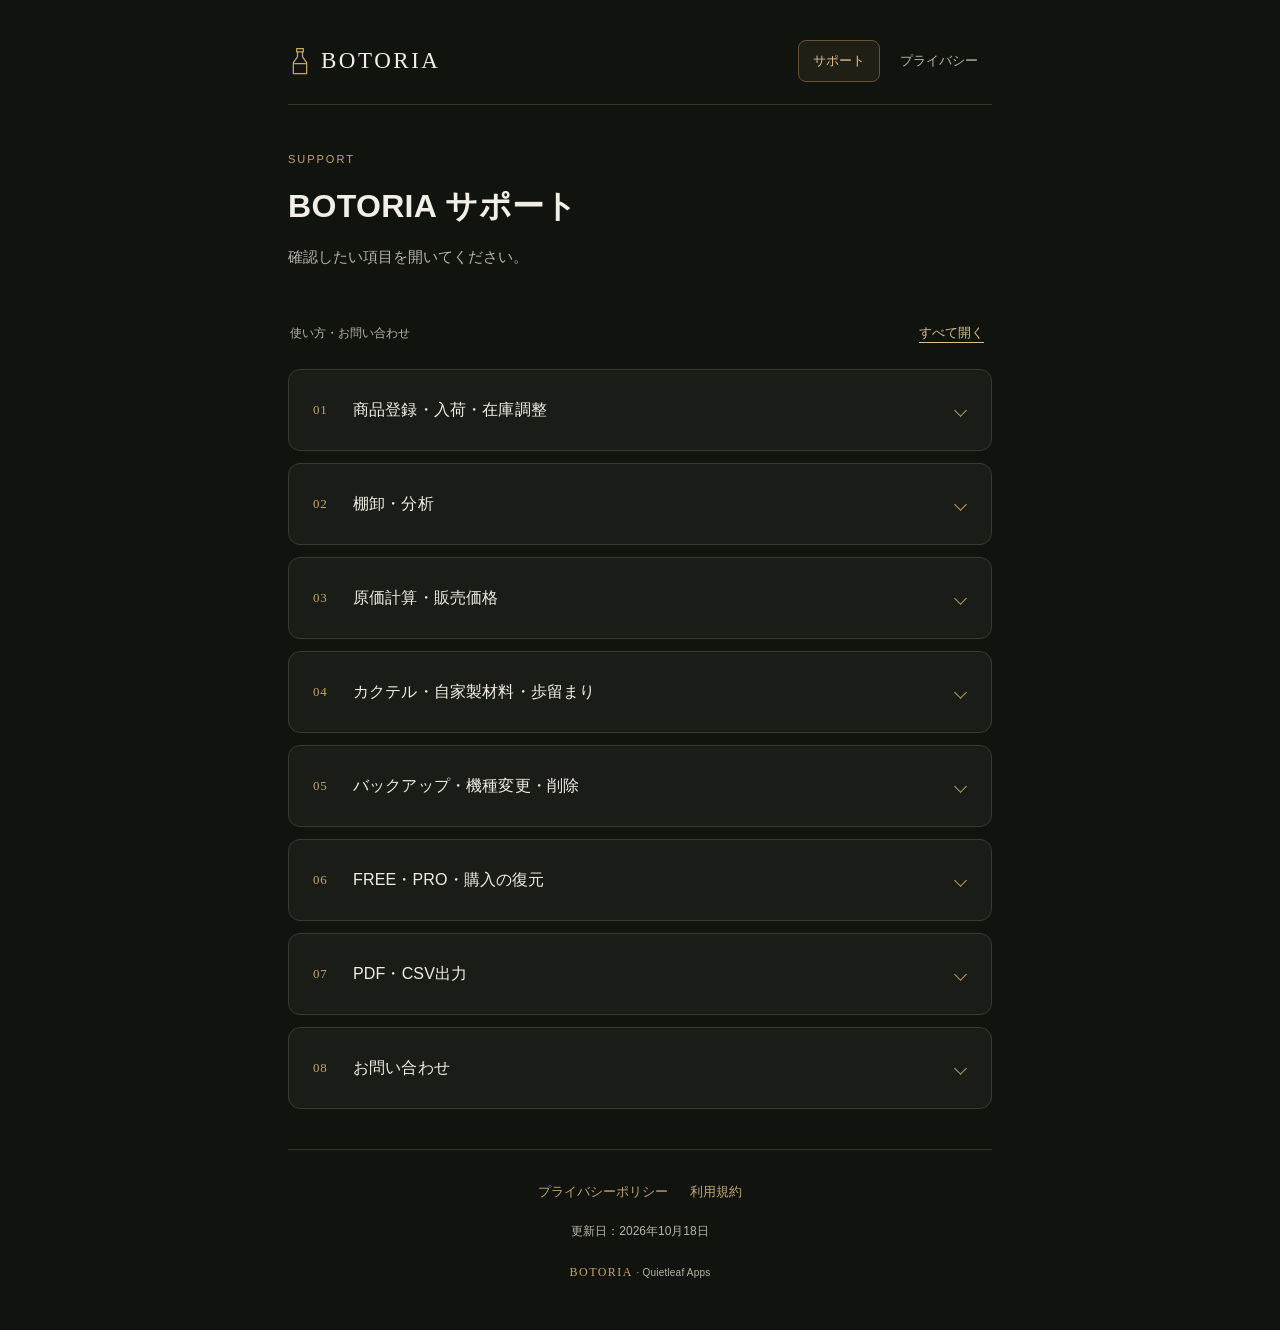
==== commit 1989a16e: "Add files via upload" ====
--- a/index.html
+++ b/index.html
@@ -1,17 +1,16 @@
 <!doctype html>
 <html lang="ja"><head><meta charset="utf-8"><meta name="viewport" content="width=device-width,initial-scale=1"><meta name="theme-color" content="#11120f"><title>BOTORIA サポート</title><meta name="description" content="在庫・仕入・棚卸・原価計算・バックアップ。項目を開いて確認できるBOTORIAのサポートです。"><link rel="stylesheet" href="style.css"><script src="page.js" defer></script></head>
 <body><a class="skip" href="#topics">案内へ進む</a><main>
-<header><div class="topline"><a class="brand" href="index.html"><svg class="bottle" aria-hidden="true" viewBox="0 0 28 36" fill="none"><path d="M10 3h8v4h-1v6l5 7v13H6V20l5-7V7h-1V3Z M10 7h8 M7 21h14" stroke="currentColor" stroke-width="1.5" stroke-linejoin="round"/></svg><span>BOTORIA</span></a><nav class="nav" aria-label="ページ"><a href="index.html" aria-current="page">サポート</a><a href="privacy.html">プライバシー</a></nav></div><div class="heading"><p class="eyebrow">SUPPORT & GUIDE</p><h1>BOTORIA サポート</h1><p class="lead">日々の在庫から、一杯の原価まで。<br>確認したい項目を開いてご覧ください。</p><p class="meta">在庫・棚卸・原価管理アプリ</p></div></header>
+<header><div class="topline"><a class="brand" href="index.html"><svg class="bottle" aria-hidden="true" viewBox="0 0 28 36" fill="none"><path d="M10 3h8v4h-1v6l5 7v13H6V20l5-7V7h-1V3Z M10 7h8 M7 21h14" stroke="currentColor" stroke-width="1.5" stroke-linejoin="round"/></svg><span>BOTORIA</span></a><nav class="nav" aria-label="ページ"><a href="index.html" aria-current="page">サポート</a><a href="privacy.html">プライバシー</a></nav></div><div class="heading"><p class="eyebrow">SUPPORT</p><h1>BOTORIA サポート</h1><p class="lead">確認したい項目を開いてください。</p></div></header>
+<div class="topic-tools"><span>使い方・お問い合わせ</span><button type="button" id="toggle-all" aria-controls="topics" aria-expanded="false" hidden>すべて開く</button></div>
 <div class="files" id="topics">
-<details class="file" id="inventory"><summary><svg class="bottle" aria-hidden="true" viewBox="0 0 28 36" fill="none"><path d="M10 3h8v4h-1v6l5 7v13H6V20l5-7V7h-1V3Z M10 7h8 M7 21h14" stroke="currentColor" stroke-width="1.5" stroke-linejoin="round"/></svg><span>商品登録・入荷・在庫調整</span></summary><div class="body"><p class="path">在庫 → 商品詳細</p><p>商品を登録し、商品詳細の「入荷」で本数・仕入単価・仕入日を保存します。破損や実数とのずれを直す場合は「在庫調整」を使います。未開栓の本数と、開栓したボトルの残量を確認してください。</p><p>保管場所は商品ごとに1つ設定できます。同じ商品の数量を複数の場所に分けて管理する方式ではありません。</p><p class="note">サンプル表示の商品は保存済みの在庫ではありません。実際の記録を残す場合は、自分の商品を登録してください。</p></div></details>
-<details class="file" id="stocktake"><summary><svg class="bottle" aria-hidden="true" viewBox="0 0 28 36" fill="none"><path d="M10 3h8v4h-1v6l5 7v13H6V20l5-7V7h-1V3Z M10 7h8 M7 21h14" stroke="currentColor" stroke-width="1.5" stroke-linejoin="round"/></svg><span>棚卸を始める・確定する</span></summary><div class="body"><p>全商品、カテゴリー、保管場所などで対象を選び、実数を入力して確定します。途中の棚卸は保存され、続きから再開できます。開始時の対象商品は固定されます。</p><p>分析の在庫評価額の推移・棚卸比較には、確定済みの全商品棚卸を使います。部分棚卸は全商品棚卸の比較には含みません。</p><p class="note">取得価額や税区分が不明な商品は、0円で補わず未評価として扱います。数量の確認と、金額の評価は別です。</p></div></details>
-<details class="file" id="pricing"><summary><svg class="bottle" aria-hidden="true" viewBox="0 0 28 36" fill="none"><path d="M10 3h8v4h-1v6l5 7v13H6V20l5-7V7h-1V3Z M10 7h8 M7 21h14" stroke="currentColor" stroke-width="1.5" stroke-linejoin="round"/></svg><span>原価計算・販売価格・提供スタイル</span></summary><div class="body"><p>目標原価率・最低粗利・最低売価・切り上げ単位を設定して、ボトルの原価と販売価格を計算します。計算した推奨価格は、確認して確定してください。</p><p>提供量と提供スタイルごとに価格を保存できます。Rocks・Sodaなどの加算額は提供設定から変更できます。加算後に最後の切り上げを行います。ミキサーの材料費は自動では加算しません。</p><p class="note">設定や仕入価格を変更しても、確定済みの販売価格は自動更新されません。必要な条件を選び直し、再計算・確定してください。</p></div></details>
-<details class="file" id="recipes"><summary><svg class="bottle" aria-hidden="true" viewBox="0 0 28 36" fill="none"><path d="M10 3h8v4h-1v6l5 7v13H6V20l5-7V7h-1V3Z M10 7h8 M7 21h14" stroke="currentColor" stroke-width="1.5" stroke-linejoin="round"/></svg><span>カクテル・自家製材料・歩留まり</span></summary><div class="body"><p>カクテルや自家製材料には、登録済みのボトル・歩留まり・自家製材料を選んで追加し、使用量と単位を入力します。直接入力する費用は「その他の材料費」に入れます。</p><p>歩留まりは購入数量・購入総額・実測した使用可能量から単位原価を計算します。自家製材料は材料原価と仕込み完成量から単価を求めます。</p><p>mlとozは米国式の液量オンスで相互換算します。g・個数など異なる種類の単位へ変える場合、使用可能量や完成量は入力し直してください。換算表示を丸めても、計算には保持した精度を使います。</p><p class="note">元の材料を変更しても、保存済みの仕込み原価やカクテル原価・販売価格は自動更新されません。</p></div></details>
-<details class="file" id="simulation"><summary><svg class="bottle" aria-hidden="true" viewBox="0 0 28 36" fill="none"><path d="M10 3h8v4h-1v6l5 7v13H6V20l5-7V7h-1V3Z M10 7h8 M7 21h14" stroke="currentColor" stroke-width="1.5" stroke-linejoin="round"/></svg><span>購入前の試算と実際の在庫の違い</span></summary><div class="body"><p>ボトル試算・カクテル試算は、条件を試すための保存データです。在庫数量、仕入履歴、棚卸には反映されません。</p><p>実際に仕入れた商品は商品登録と入荷から記録してください。試算を削除しても、登録済み商品の在庫は削除されません。</p></div></details>
-<details class="file" id="analytics"><summary><svg class="bottle" aria-hidden="true" viewBox="0 0 28 36" fill="none"><path d="M10 3h8v4h-1v6l5 7v13H6V20l5-7V7h-1V3Z M10 7h8 M7 21h14" stroke="currentColor" stroke-width="1.5" stroke-linejoin="round"/></svg><span>分析・棚卸比較・PDFとCSV</span></summary><div class="body"><p>在庫評価額は確定済みの全商品棚卸、仕入額は登録済みの仕入履歴を使います。会計設定や対象期間を確認してください。</p><p>原価率の推移は、ボトル販売価格を確定した時点の保存記録です。商品・提供量・提供スタイル・税込／税抜の条件ごとに表示し、売上実績に基づく店舗全体の原価率とは異なります。</p><p>税理士用出力では、確定済み棚卸からPDF・棚卸CSV、指定した期間の仕入履歴からCSVを書き出せます。未評価の金額は空欄または未評価と表示します。</p><p class="note">試算・カクテルレシピ・未入荷の発注は出力対象に含みません。出力は保存時点の記録に基づきます。</p></div></details>
-<details class="file" id="backup"><summary><svg class="bottle" aria-hidden="true" viewBox="0 0 28 36" fill="none"><path d="M10 3h8v4h-1v6l5 7v13H6V20l5-7V7h-1V3Z M10 7h8 M7 21h14" stroke="currentColor" stroke-width="1.5" stroke-linejoin="round"/></svg><span>バックアップ・機種変更</span></summary><div class="body"><p class="path">設定 → DATA → 完全バックアップ／復元</p><p>商品・写真・仕入や棚卸などの履歴・レシピ・試算・設定・途中の棚卸を、JSONファイルとして書き出せます。保存済みデータが対象で、未保存の入力は含みません。端末間の自動同期機能はありません。</p><p>新しい端末でBOTORIAのバックアップファイルを選び、内容を確認して復元します。復元すると現在のデータを置き換えるため、残したいデータは先にバックアップしてください。</p><p class="note">バックアップにパスワード暗号化はありません。内容を読めるファイルとして、安全な保存先で管理してください。PROの利用権と無料体験の使用状況は完全バックアップに含まれません。</p></div></details>
-<details class="file" id="plan"><summary><svg class="bottle" aria-hidden="true" viewBox="0 0 28 36" fill="none"><path d="M10 3h8v4h-1v6l5 7v13H6V20l5-7V7h-1V3Z M10 7h8 M7 21h14" stroke="currentColor" stroke-width="1.5" stroke-linejoin="round"/></svg><span>FREE・BOTORIA PRO・購入の復元</span></summary><div class="body"><p>在庫管理・入荷・在庫調整・発注・棚卸・履歴閲覧・完全バックアップと復元はFREEで使えます。</p><p>無料体験は簡易計算機10回、ボトル計算・試算で共通10回、カクテル作成・試算で共通6件です。月ごとの補充はなく、記録を削除しても残り枠は増えません。</p><p>BOTORIA PROは月単位の自動更新プランです。計算・試算・カクテル作成の制限解除、自家製材料・歩留まり、分析・棚卸比較・PDF／CSV出力などを利用できます。金額と更新条件はAppleの購入確認画面をご確認ください。</p><p>購入時と同じApple Accountで「購入を復元」を押すと、PROの利用権を確認します。登録データの復元は完全バックアップから行います。</p><p>解約はiPhoneの「設定」→ご自身の名前→「サブスクリプション」から行います。アプリを削除しても解約にはなりません。有効期限後も保存済みデータの閲覧・削除と完全バックアップ・復元は利用できます。</p><p><a href="https://support.apple.com/ja-jp/118428">Apple：サブスクリプションを解約する ↗</a></p></div></details>
-<details class="file" id="deletion"><summary><svg class="bottle" aria-hidden="true" viewBox="0 0 28 36" fill="none"><path d="M10 3h8v4h-1v6l5 7v13H6V20l5-7V7h-1V3Z M10 7h8 M7 21h14" stroke="currentColor" stroke-width="1.5" stroke-linejoin="round"/></svg><span>保存データ・写真の削除</span></summary><div class="body"><p>カクテル・自家製材料・歩留まり・試算は、各保存データの画面から削除できます。商品写真は商品編集で外し、保存して反映します。</p><p>履歴や確定済み棚卸は保存時点の記録として保持します。アプリ全体の端末内保存データを取り除く場合は、必要なバックアップを保存したうえでアプリを削除してください。iPhoneの「Appを取り除く」はデータを残す操作です。</p><p>書き出したファイルやAppleの端末バックアップは、それぞれの保存先で管理・削除してください。</p></div></details>
-<details class="file" id="contact"><summary><svg class="bottle" aria-hidden="true" viewBox="0 0 28 36" fill="none"><path d="M10 3h8v4h-1v6l5 7v13H6V20l5-7V7h-1V3Z M10 7h8 M7 21h14" stroke="currentColor" stroke-width="1.5" stroke-linejoin="round"/></svg><span>お問い合わせ</span></summary><div class="body"><p>困っている操作、アプリのバージョン、お使いの機種・iOSのバージョン、表示されたエラーをお知らせください。</p><p class="note">パスワード・認証コード、取引先やお客様の個人情報を送らないでください。画像は必要な箇所だけにし、個人情報は隠してください。</p><a class="contact" href="mailto:quietleaf.apps@gmail.com?subject=BOTORIAのお問い合わせ">メールで問い合わせる <span aria-hidden="true">↗</span></a><p class="meta">BOTORIA サポート · Quietleaf Apps<br><a class="email" href="mailto:quietleaf.apps@gmail.com">quietleaf.apps@gmail.com</a></p></div></details>
+<details class="file" id="inventory"><summary><svg class="bottle" aria-hidden="true" viewBox="0 0 28 36" fill="none"><path d="M10 3h8v4h-1v6l5 7v13H6V20l5-7V7h-1V3Z M10 7h8 M7 21h14" stroke="currentColor" stroke-width="1.5" stroke-linejoin="round"/></svg><span>商品登録・入荷・在庫調整</span></summary><div class="body"><p>商品を登録し、商品詳細の「入荷」で本数・単価・仕入日を保存します。在庫の実数を直す場合は「在庫調整」を使います。</p><p>保管場所は商品ごとに1つ設定できます。サンプル商品への変更は保存できません。</p></div></details>
+<details class="file" id="stocktake"><summary><svg class="bottle" aria-hidden="true" viewBox="0 0 28 36" fill="none"><path d="M10 3h8v4h-1v6l5 7v13H6V20l5-7V7h-1V3Z M10 7h8 M7 21h14" stroke="currentColor" stroke-width="1.5" stroke-linejoin="round"/></svg><span>棚卸・分析</span></summary><div class="body"><p>対象を選び、実数を入力して棚卸を確定します。途中の棚卸は続きから再開できます。</p><p>在庫評価額の推移・棚卸比較には、確定済みの全商品棚卸を使います。部分棚卸は含みません。取得価額などが不明な商品は未評価になります。</p><p>原価率の推移は、ボトル販売価格を確定した時点の記録です。売上実績に基づく店舗全体の原価率ではありません。</p></div></details>
+<details class="file" id="pricing"><summary><svg class="bottle" aria-hidden="true" viewBox="0 0 28 36" fill="none"><path d="M10 3h8v4h-1v6l5 7v13H6V20l5-7V7h-1V3Z M10 7h8 M7 21h14" stroke="currentColor" stroke-width="1.5" stroke-linejoin="round"/></svg><span>原価計算・販売価格</span></summary><div class="body"><p>価格設定をもとに推奨価格を計算し、提供量・提供スタイルごとに販売価格を確定できます。スタイルの加算額は提供設定で変更します。</p><p>仕入価格や設定を変えても、確定済みの販売価格は自動更新されません。必要に応じて再計算してください。</p><p>購入前の試算は、在庫・仕入・棚卸に反映されません。</p></div></details>
+<details class="file" id="recipes"><summary><svg class="bottle" aria-hidden="true" viewBox="0 0 28 36" fill="none"><path d="M10 3h8v4h-1v6l5 7v13H6V20l5-7V7h-1V3Z M10 7h8 M7 21h14" stroke="currentColor" stroke-width="1.5" stroke-linejoin="round"/></svg><span>カクテル・自家製材料・歩留まり</span></summary><div class="body"><p>登録済みの材料を選び、使用量と単位を入力します。自家製材料は仕込み完成量、歩留まりは実測した使用可能量から単価を計算します。</p><p>mlとozは相互換算できます。g・個数などへ変える場合は数量を入力し直してください。</p><p>元の材料を変えても、保存済みの原価・販売価格は自動更新されません。</p></div></details>
+<details class="file" id="backup"><summary><svg class="bottle" aria-hidden="true" viewBox="0 0 28 36" fill="none"><path d="M10 3h8v4h-1v6l5 7v13H6V20l5-7V7h-1V3Z M10 7h8 M7 21h14" stroke="currentColor" stroke-width="1.5" stroke-linejoin="round"/></svg><span>バックアップ・機種変更・削除</span></summary><div class="body"><p class="path">設定 → DATA → 完全バックアップ／復元</p><p>保存済みの商品・写真・履歴・レシピ・設定・途中の棚卸などをまとめて保存・復元できます。自動同期はありません。復元すると現在のデータを置き換えます。</p><p class="note">バックアップは暗号化されていないJSONファイルです。安全な保存先で管理してください。PROの利用権・無料体験の使用状況・未保存の入力は含みません。</p><p>レシピ・歩留まり・試算などは各画面で削除できます。端末内の全データを削除する場合はアプリを削除してください。「Appを取り除く」はデータを残します。書き出したファイルは保存先で削除してください。</p></div></details>
+<details class="file" id="plan"><summary><svg class="bottle" aria-hidden="true" viewBox="0 0 28 36" fill="none"><path d="M10 3h8v4h-1v6l5 7v13H6V20l5-7V7h-1V3Z M10 7h8 M7 21h14" stroke="currentColor" stroke-width="1.5" stroke-linejoin="round"/></svg><span>FREE・PRO・購入の復元</span></summary><div class="body"><p>在庫管理・棚卸・履歴閲覧・完全バックアップと復元はFREEで利用できます。無料体験は簡易計算機10回、ボトル計算・試算で共通10回、カクテル作成・試算で共通6件です。月ごとの補充や、削除による枠の回復はありません。</p><p>BOTORIA PROは月額の自動更新プランです。計算・作成の制限解除、自家製材料・歩留まり、分析・出力などを利用できます。料金と更新条件は購入画面でご確認ください。</p><p>購入時と同じApple Accountで「購入を復元」を押してください。解約はiPhoneの「設定」→ご自身の名前→「サブスクリプション」から行います。アプリの削除では解約されません。</p><p><a href="https://support.apple.com/ja-jp/118428">Apple：解約方法 ↗</a></p></div></details>
+<details class="file" id="analytics"><summary><svg class="bottle" aria-hidden="true" viewBox="0 0 28 36" fill="none"><path d="M10 3h8v4h-1v6l5 7v13H6V20l5-7V7h-1V3Z M10 7h8 M7 21h14" stroke="currentColor" stroke-width="1.5" stroke-linejoin="round"/></svg><span>PDF・CSV出力</span></summary><div class="body"><p>税理士用出力から、確定済み棚卸のPDF・CSVと、指定期間の仕入履歴CSVを書き出せます。未評価の金額は空欄または未評価と表示します。</p><p>試算・カクテルレシピ・未入荷の発注は含みません。</p></div></details>
+<details class="file" id="contact"><summary><svg class="bottle" aria-hidden="true" viewBox="0 0 28 36" fill="none"><path d="M10 3h8v4h-1v6l5 7v13H6V20l5-7V7h-1V3Z M10 7h8 M7 21h14" stroke="currentColor" stroke-width="1.5" stroke-linejoin="round"/></svg><span>お問い合わせ</span></summary><div class="body"><p>操作内容、アプリのバージョン、機種・iOSのバージョンをお知らせください。</p><p>個人情報、パスワード、認証コードは送らないでください。</p><a class="contact" href="mailto:quietleaf.apps@gmail.com?subject=BOTORIAのお問い合わせ">メールで問い合わせる ↗</a><p class="meta">BOTORIA サポート<br><a class="email" href="mailto:quietleaf.apps@gmail.com">quietleaf.apps@gmail.com</a></p></div></details>
 </div><footer><div class="footlinks"><a href="privacy.html">プライバシーポリシー</a><a href="https://www.apple.com/legal/internet-services/itunes/dev/stdeula/">利用規約</a></div><p>更新日：2026年10月18日</p><p class="signature">BOTORIA <span>· Quietleaf Apps</span></p></footer>
 </main></body></html>
--- a/style.css
+++ b/style.css
@@ -0,0 +1,47 @@
+:root{color-scheme:dark;--ink:#eeeade;--muted:#aaa797;--gold:#c5a66b;--line:#443b2a;--paper:#191a15}
+*{box-sizing:border-box}html{scroll-padding-top:24px}body{margin:0;color:var(--ink);background:radial-gradient(ellipse at 0 0,#b5964e0c,transparent 55%),#11120f;font-family:-apple-system,BlinkMacSystemFont,"Hiragino Sans","Yu Gothic",sans-serif;font-size:16px;line-height:1.85;-webkit-text-size-adjust:100%}main{max-width:760px;margin:auto;padding:24px 22px calc(32px + env(safe-area-inset-bottom))}.skip{position:absolute;left:16px;top:-80px}.skip:focus{top:8px;background:var(--paper);padding:10px;z-index:10}header{margin-bottom:28px}.topline{display:flex;align-items:center;justify-content:space-between;gap:16px;padding-bottom:20px;border-bottom:1px solid var(--line)}.brand{display:inline-flex;align-items:center;gap:9px;font:22px/1.2 Georgia,serif;color:var(--ink);text-decoration:none;letter-spacing:.13em;white-space:nowrap}.brand .bottle{width:20px;height:30px}.nav{display:flex;gap:18px}.nav a{display:flex;align-items:center;min-height:44px;font-size:12px;text-decoration:none;color:var(--muted)}.nav a[aria-current]{color:var(--gold);border-bottom:1px solid var(--gold)}.heading{padding-top:28px}.eyebrow{font-size:10px;color:var(--gold);letter-spacing:.24em;margin:0 0 10px}h1{font-family:"Hiragino Mincho ProN","Yu Mincho",serif;font-size:28px;line-height:1.5;font-weight:400;margin:0 0 12px;letter-spacing:.025em}.lead{font-size:14px;color:var(--muted);margin:0}.meta{font-size:12px;color:var(--muted);margin:12px 0 0}.files{display:grid;gap:11px}.file{border:1px solid var(--line);border-radius:13px;background:linear-gradient(120deg,#1b1c17,#171813);scroll-margin-top:24px}.file>summary{list-style:none;cursor:pointer;min-height:68px;display:flex;align-items:center;gap:14px;padding:15px 18px;font-size:14px;font-weight:500;line-height:1.65;border-radius:13px}.file>summary::-webkit-details-marker{display:none}.file>summary:after{content:"";width:7px;height:7px;border-right:1.5px solid var(--gold);border-bottom:1.5px solid var(--gold);transform:rotate(45deg);margin-left:auto;flex-shrink:0}.file[open]>summary:after{transform:rotate(225deg)}.file[open]{border-color:#806a42}.file[open]>summary{background:#c5a66b08;border-radius:13px 13px 0 0}.bottle{display:block;width:24px;height:32px;flex:0 0 24px;color:var(--gold)}.body{padding:5px 22px 24px;border-top:1px solid var(--line);font-size:14px;color:#c5c1b5;overflow-wrap:anywhere}.body p{margin:15px 0 0}.body h2{font-size:15px;color:var(--ink);font-weight:500;line-height:1.6;margin:22px 0 7px}.body ul,.body ol{padding-left:1.4em;margin:10px 0}li{margin:6px 0}.note{padding:12px 14px;background:#c5a66b09;border-left:2px solid #8f774a;border-radius:0 8px 8px 0}.path{color:var(--gold);font-size:13px}.contact{display:inline-flex;align-items:center;justify-content:center;gap:16px;min-height:48px;border:1px solid var(--gold);border-radius:10px;background:var(--gold);color:#17170f;padding:8px 20px;text-decoration:none;margin-top:18px;font-weight:600}.email{font-size:13px;letter-spacing:0}a{color:var(--gold);text-underline-offset:4px;overflow-wrap:anywhere}a:focus-visible,summary:focus-visible{outline:2px solid var(--gold);outline-offset:4px}footer{margin-top:32px;padding-top:16px;border-top:1px solid var(--line);font-size:11px;line-height:1.9;color:var(--muted);text-align:center}footer p{margin:6px 0}.footlinks{display:flex;gap:22px;justify-content:center;flex-wrap:wrap}.footlinks a{min-height:44px;display:inline-flex;align-items:center;font-size:12px;text-decoration:none}.signature{font-family:Georgia,serif;letter-spacing:.12em;color:var(--gold);padding-top:6px}.signature span{font-family:-apple-system,sans-serif;font-size:10px;letter-spacing:.02em;color:var(--muted)}strong{font-weight:600}@media(min-width:800px){main{padding-top:36px}h1{font-size:34px}.heading{padding-top:36px}.file>summary{min-height:72px;font-size:15px}}@media(max-width:380px){main{padding-left:18px;padding-right:18px}.topline{gap:10px}.brand{font-size:18px;gap:6px}.brand .bottle{width:16px;flex-basis:16px}.nav{gap:12px}.nav a{font-size:11px}.file>summary{font-size:13px;padding:14px;gap:10px}.body{padding:5px 16px 20px}h1{font-size:25px}}@media print{body{background:white;color:#222}main{max-width:none;padding:0}.nav,.skip,.eyebrow{display:none}.file{background:white;border-color:#aaa;break-inside:avoid;margin-bottom:12px}.body{color:#222;font-size:11pt}.file>summary{color:#222;font-size:13pt}.brand,.lead,.meta,footer,a{color:#333}.contact{background:none;color:#222}}
+
+/* Reading layout: generous type, quiet surfaces, a clear open state. */
+:root{--ink:#f1eee5;--muted:#b8b5aa;--line:#35362e;--paper:#1a1c17}
+body{background:#11130f;line-height:1.9}
+main{max-width:760px;padding:30px 28px calc(40px + env(safe-area-inset-bottom))}
+.topline{padding-bottom:22px;border-color:#36392e;gap:24px}
+.brand{font-size:23px;letter-spacing:.11em}
+.nav{gap:6px}
+.nav a{padding:0 14px;min-height:42px;font-size:13px;border-radius:8px;color:#bbb8ad}
+.nav a[aria-current]{background:#c5a66b14;color:#e0c28c;border:1px solid #655335}
+.heading{padding:36px 0 10px}
+.eyebrow{font-size:11px;letter-spacing:.18em;margin-bottom:12px}
+h1{font-family:-apple-system,BlinkMacSystemFont,"Hiragino Sans","Yu Gothic",sans-serif;font-size:30px;font-weight:600;letter-spacing:.01em;line-height:1.55}
+.lead{font-size:15px;color:var(--muted);line-height:1.85}
+.meta{font-size:13px}
+header{margin-bottom:30px}
+.topic-tools{display:flex;justify-content:space-between;align-items:center;gap:16px;margin:0 2px 14px;color:var(--muted);font-size:12px}
+.topic-tools button{font:inherit;font-size:13px;color:#ddc18c;background:transparent;border:0;min-height:44px;padding:0 6px;cursor:pointer;text-decoration:underline;text-underline-offset:5px}
+.files{gap:12px;counter-reset:topic}
+.file{background:#1a1c17;border:1px solid #373a30;border-radius:12px;counter-increment:topic}
+.file>summary{min-height:76px;padding:20px 24px;gap:18px;font-size:16px;font-weight:500;line-height:1.65;letter-spacing:.01em}
+.file>summary .bottle{display:none}
+.file>summary:before{content:counter(topic,decimal-leading-zero);color:#c3a568;font:13px/1.5 Georgia,serif;letter-spacing:.05em;flex:0 0 22px}
+.file>summary:after{width:8px;height:8px;border-color:#bfa467;margin-right:2px}
+.file>summary>span{flex:1;min-width:0}
+.file[open]{border-color:#8e774c;background:#20231c}
+.file[open]>summary{background:transparent;color:#efdbb4;border-radius:12px 12px 0 0}
+.body{border-top:1px solid #3b4033;margin:0 24px;padding:2px 0 26px;font-size:16px;line-height:1.95;color:#e1ded4;overflow-wrap:break-word;line-break:strict}
+.body p{margin:20px 0 0}
+.body .meta{font-size:13px;color:var(--muted)}
+.body .path{font-size:14px;color:#e2c68f;background:#c5a66b0c;border-radius:7px;padding:10px 12px;line-height:1.8}
+.note{padding:14px 16px;background:#c5a66b0c;border-left:2px solid #bd9b60;border-radius:0 7px 7px 0;font-size:15px;color:#d7ceba}
+.contact{min-height:52px;padding:10px 24px;font-size:15px;border-radius:8px}
+.email{font-size:14px;overflow-wrap:anywhere}
+.body a{color:#e4c78e}
+.body a.contact{color:#17170f}
+footer{margin-top:40px;padding-top:20px;font-size:12px}
+.footlinks a{font-size:13px}
+.signature{margin-top:12px}
+button:focus-visible{outline:2px solid var(--gold);outline-offset:4px}
+@media(hover:hover){.file:not([open])>summary:hover{background:#c5a66b08}.topic-tools button:hover{color:#f2dfb9}}
+@media(min-width:800px){main{padding-top:40px}.heading{padding-top:44px}h1{font-size:32px}.file>summary{min-height:80px}.body{padding-right:12px}}
+@media(max-width:480px){main{padding:20px 20px calc(30px + env(safe-area-inset-bottom))}.topline{gap:14px;flex-wrap:wrap;padding-bottom:16px}.brand{font-size:21px}.brand .bottle{width:19px;flex-basis:19px}.nav{gap:2px;margin-left:auto}.nav a{font-size:12px;padding:0 10px;min-height:40px}.heading{padding-top:28px}h1{font-size:26px}.lead{font-size:15px}header{margin-bottom:20px}.file>summary{font-size:16px;padding:18px;gap:12px;min-height:74px}.file>summary:before{flex-basis:18px;font-size:12px}.body{margin:0 18px;font-size:16px;padding-bottom:24px}.note{font-size:15px;padding:12px 14px}.body .path{font-size:13px}.topic-tools{margin-bottom:10px}.files{gap:10px}}
+@media(max-width:350px){main{padding-left:16px;padding-right:16px}.topline{gap:10px}.brand{font-size:20px}.nav{gap:0}.nav a{padding:0 8px;font-size:11px}.file>summary{gap:10px;padding:16px}.body{margin:0 16px}}
+@media print{body{background:white}.topic-tools{display:none}.file,.file[open]{background:white;border-color:#aaa}.file[open]>summary,.body,.note{color:#222}.body{font-size:11pt}.file>summary:before{color:#555}}
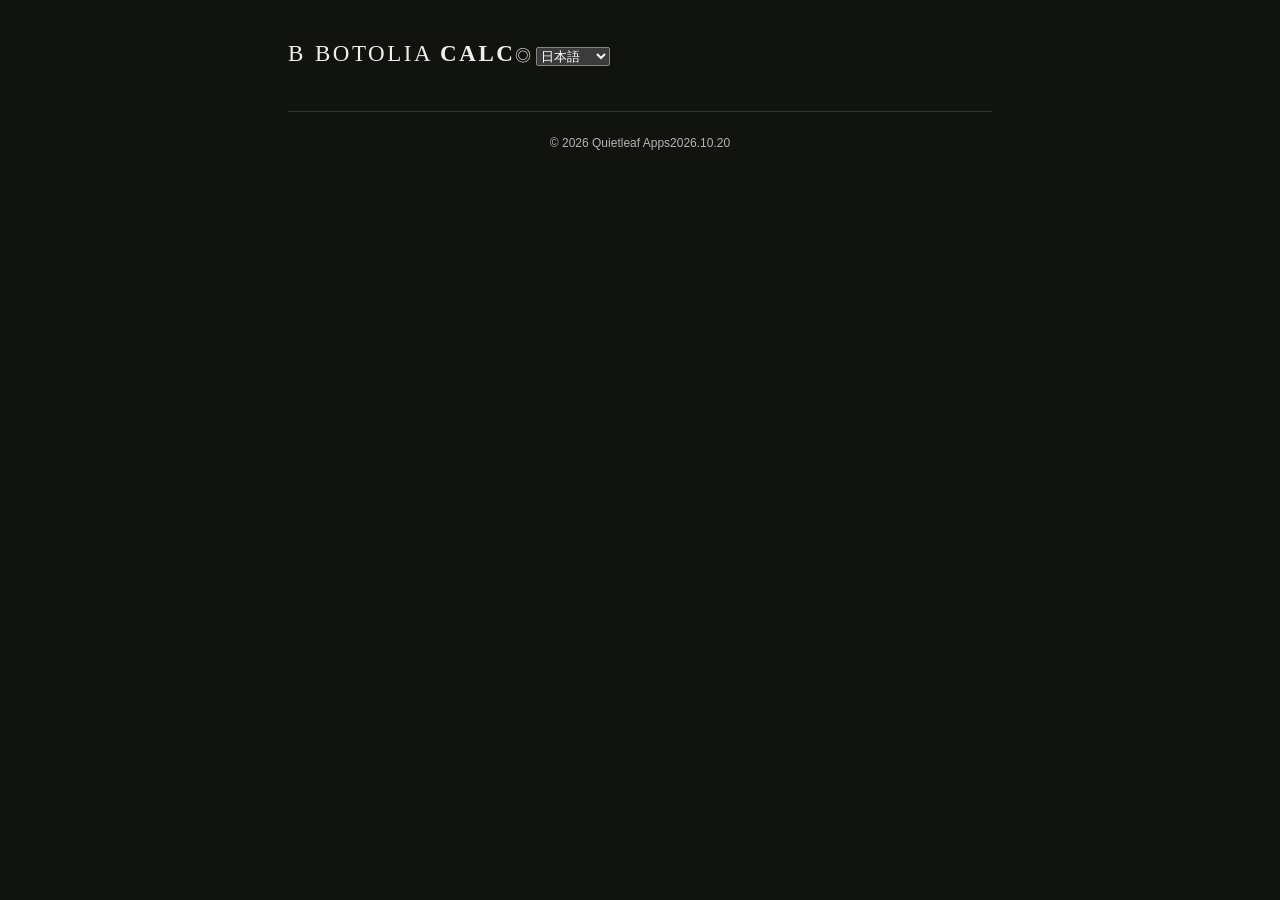
==== commit 8dc00b2e: "Add files via upload" ====
--- a/index.html
+++ b/index.html
@@ -1,16 +1 @@
-<!doctype html>
-<html lang="ja"><head><meta charset="utf-8"><meta name="viewport" content="width=device-width,initial-scale=1"><meta name="theme-color" content="#11120f"><title>BOTORIA サポート</title><meta name="description" content="在庫・仕入・棚卸・原価計算・バックアップ。項目を開いて確認できるBOTORIAのサポートです。"><link rel="stylesheet" href="style.css"><script src="page.js" defer></script></head>
-<body><a class="skip" href="#topics">案内へ進む</a><main>
-<header><div class="topline"><a class="brand" href="index.html"><svg class="bottle" aria-hidden="true" viewBox="0 0 28 36" fill="none"><path d="M10 3h8v4h-1v6l5 7v13H6V20l5-7V7h-1V3Z M10 7h8 M7 21h14" stroke="currentColor" stroke-width="1.5" stroke-linejoin="round"/></svg><span>BOTORIA</span></a><nav class="nav" aria-label="ページ"><a href="index.html" aria-current="page">サポート</a><a href="privacy.html">プライバシー</a></nav></div><div class="heading"><p class="eyebrow">SUPPORT</p><h1>BOTORIA サポート</h1><p class="lead">確認したい項目を開いてください。</p></div></header>
-<div class="topic-tools"><span>使い方・お問い合わせ</span><button type="button" id="toggle-all" aria-controls="topics" aria-expanded="false" hidden>すべて開く</button></div>
-<div class="files" id="topics">
-<details class="file" id="inventory"><summary><svg class="bottle" aria-hidden="true" viewBox="0 0 28 36" fill="none"><path d="M10 3h8v4h-1v6l5 7v13H6V20l5-7V7h-1V3Z M10 7h8 M7 21h14" stroke="currentColor" stroke-width="1.5" stroke-linejoin="round"/></svg><span>商品登録・入荷・在庫調整</span></summary><div class="body"><p>商品を登録し、商品詳細の「入荷」で本数・単価・仕入日を保存します。在庫の実数を直す場合は「在庫調整」を使います。</p><p>保管場所は商品ごとに1つ設定できます。サンプル商品への変更は保存できません。</p></div></details>
-<details class="file" id="stocktake"><summary><svg class="bottle" aria-hidden="true" viewBox="0 0 28 36" fill="none"><path d="M10 3h8v4h-1v6l5 7v13H6V20l5-7V7h-1V3Z M10 7h8 M7 21h14" stroke="currentColor" stroke-width="1.5" stroke-linejoin="round"/></svg><span>棚卸・分析</span></summary><div class="body"><p>対象を選び、実数を入力して棚卸を確定します。途中の棚卸は続きから再開できます。</p><p>在庫評価額の推移・棚卸比較には、確定済みの全商品棚卸を使います。部分棚卸は含みません。取得価額などが不明な商品は未評価になります。</p><p>原価率の推移は、ボトル販売価格を確定した時点の記録です。売上実績に基づく店舗全体の原価率ではありません。</p></div></details>
-<details class="file" id="pricing"><summary><svg class="bottle" aria-hidden="true" viewBox="0 0 28 36" fill="none"><path d="M10 3h8v4h-1v6l5 7v13H6V20l5-7V7h-1V3Z M10 7h8 M7 21h14" stroke="currentColor" stroke-width="1.5" stroke-linejoin="round"/></svg><span>原価計算・販売価格</span></summary><div class="body"><p>価格設定をもとに推奨価格を計算し、提供量・提供スタイルごとに販売価格を確定できます。スタイルの加算額は提供設定で変更します。</p><p>仕入価格や設定を変えても、確定済みの販売価格は自動更新されません。必要に応じて再計算してください。</p><p>購入前の試算は、在庫・仕入・棚卸に反映されません。</p></div></details>
-<details class="file" id="recipes"><summary><svg class="bottle" aria-hidden="true" viewBox="0 0 28 36" fill="none"><path d="M10 3h8v4h-1v6l5 7v13H6V20l5-7V7h-1V3Z M10 7h8 M7 21h14" stroke="currentColor" stroke-width="1.5" stroke-linejoin="round"/></svg><span>カクテル・自家製材料・歩留まり</span></summary><div class="body"><p>登録済みの材料を選び、使用量と単位を入力します。自家製材料は仕込み完成量、歩留まりは実測した使用可能量から単価を計算します。</p><p>mlとozは相互換算できます。g・個数などへ変える場合は数量を入力し直してください。</p><p>元の材料を変えても、保存済みの原価・販売価格は自動更新されません。</p></div></details>
-<details class="file" id="backup"><summary><svg class="bottle" aria-hidden="true" viewBox="0 0 28 36" fill="none"><path d="M10 3h8v4h-1v6l5 7v13H6V20l5-7V7h-1V3Z M10 7h8 M7 21h14" stroke="currentColor" stroke-width="1.5" stroke-linejoin="round"/></svg><span>バックアップ・機種変更・削除</span></summary><div class="body"><p class="path">設定 → DATA → 完全バックアップ／復元</p><p>保存済みの商品・写真・履歴・レシピ・設定・途中の棚卸などをまとめて保存・復元できます。自動同期はありません。復元すると現在のデータを置き換えます。</p><p class="note">バックアップは暗号化されていないJSONファイルです。安全な保存先で管理してください。PROの利用権・無料体験の使用状況・未保存の入力は含みません。</p><p>レシピ・歩留まり・試算などは各画面で削除できます。端末内の全データを削除する場合はアプリを削除してください。「Appを取り除く」はデータを残します。書き出したファイルは保存先で削除してください。</p></div></details>
-<details class="file" id="plan"><summary><svg class="bottle" aria-hidden="true" viewBox="0 0 28 36" fill="none"><path d="M10 3h8v4h-1v6l5 7v13H6V20l5-7V7h-1V3Z M10 7h8 M7 21h14" stroke="currentColor" stroke-width="1.5" stroke-linejoin="round"/></svg><span>FREE・PRO・購入の復元</span></summary><div class="body"><p>在庫管理・棚卸・履歴閲覧・完全バックアップと復元はFREEで利用できます。無料体験は簡易計算機10回、ボトル計算・試算で共通10回、カクテル作成・試算で共通6件です。月ごとの補充や、削除による枠の回復はありません。</p><p>BOTORIA PROは月額の自動更新プランです。計算・作成の制限解除、自家製材料・歩留まり、分析・出力などを利用できます。料金と更新条件は購入画面でご確認ください。</p><p>購入時と同じApple Accountで「購入を復元」を押してください。解約はiPhoneの「設定」→ご自身の名前→「サブスクリプション」から行います。アプリの削除では解約されません。</p><p><a href="https://support.apple.com/ja-jp/118428">Apple：解約方法 ↗</a></p></div></details>
-<details class="file" id="analytics"><summary><svg class="bottle" aria-hidden="true" viewBox="0 0 28 36" fill="none"><path d="M10 3h8v4h-1v6l5 7v13H6V20l5-7V7h-1V3Z M10 7h8 M7 21h14" stroke="currentColor" stroke-width="1.5" stroke-linejoin="round"/></svg><span>PDF・CSV出力</span></summary><div class="body"><p>税理士用出力から、確定済み棚卸のPDF・CSVと、指定期間の仕入履歴CSVを書き出せます。未評価の金額は空欄または未評価と表示します。</p><p>試算・カクテルレシピ・未入荷の発注は含みません。</p></div></details>
-<details class="file" id="contact"><summary><svg class="bottle" aria-hidden="true" viewBox="0 0 28 36" fill="none"><path d="M10 3h8v4h-1v6l5 7v13H6V20l5-7V7h-1V3Z M10 7h8 M7 21h14" stroke="currentColor" stroke-width="1.5" stroke-linejoin="round"/></svg><span>お問い合わせ</span></summary><div class="body"><p>操作内容、アプリのバージョン、機種・iOSのバージョンをお知らせください。</p><p>個人情報、パスワード、認証コードは送らないでください。</p><a class="contact" href="mailto:quietleaf.apps@gmail.com?subject=BOTORIAのお問い合わせ">メールで問い合わせる ↗</a><p class="meta">BOTORIA サポート<br><a class="email" href="mailto:quietleaf.apps@gmail.com">quietleaf.apps@gmail.com</a></p></div></details>
-</div><footer><div class="footlinks"><a href="privacy.html">プライバシーポリシー</a><a href="https://www.apple.com/legal/internet-services/itunes/dev/stdeula/">利用規約</a></div><p>更新日：2026年10月18日</p><p class="signature">BOTORIA <span>· Quietleaf Apps</span></p></footer>
-</main></body></html>
+<!doctype html><html lang="ja"><head><meta charset="utf-8"><meta name="viewport" content="width=device-width,initial-scale=1"><meta name="theme-color" content="#111111"><title>BOTOLIA CALC · Support</title><link rel="stylesheet" href="style.css"><script src="content.js" defer></script><script src="page.js" defer></script></head><body data-page="support"><main><header><a class="brand" href="index.html">B<span>BOTOLIA <b>CALC</b></span></a><label class="language">◎ <select aria-label="Language"><option value="ja">日本語</option><option value="en">English</option><option value="ko">한국어</option><option value="zh-Hant">繁體中文</option></select></label></header><nav></nav><article id="content"></article><footer><span>© 2026 Quietleaf Apps</span><span>2026.10.20</span></footer></main></body></html>
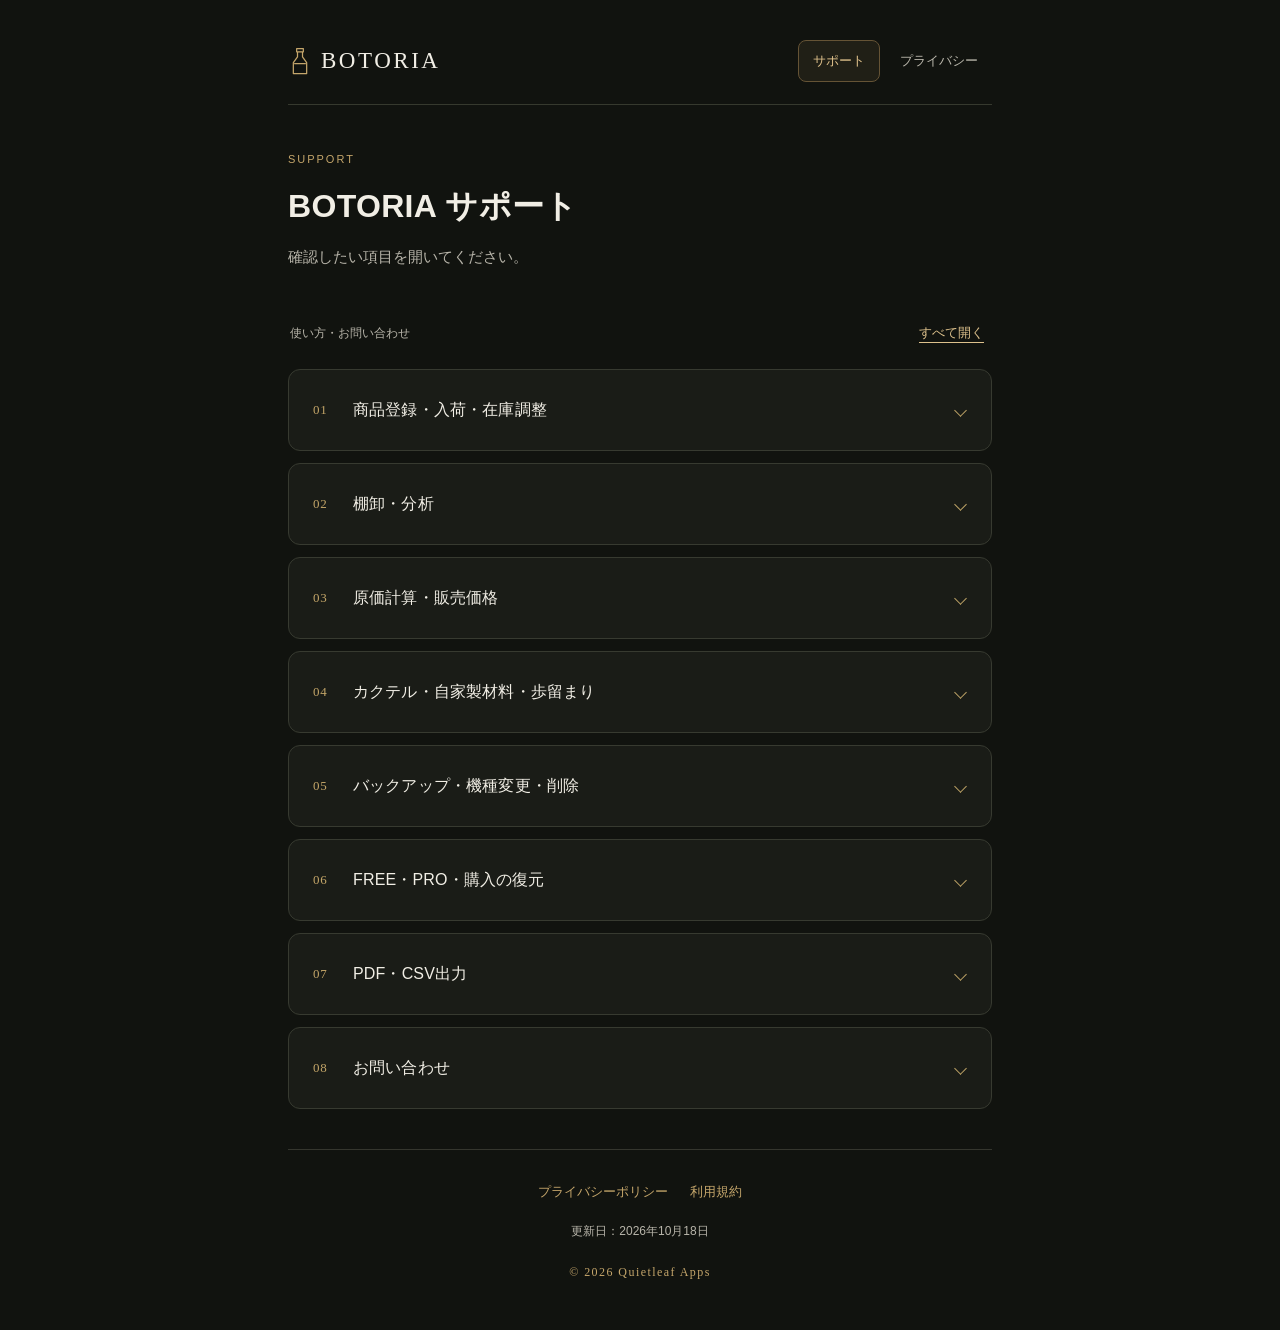
==== commit 718e6faa: "Add files via upload" ====
--- a/index.html
+++ b/index.html
@@ -1 +1,16 @@
-<!doctype html><html lang="ja"><head><meta charset="utf-8"><meta name="viewport" content="width=device-width,initial-scale=1"><meta name="theme-color" content="#111111"><title>BOTOLIA CALC · Support</title><link rel="stylesheet" href="style.css"><script src="content.js" defer></script><script src="page.js" defer></script></head><body data-page="support"><main><header><a class="brand" href="index.html">B<span>BOTOLIA <b>CALC</b></span></a><label class="language">◎ <select aria-label="Language"><option value="ja">日本語</option><option value="en">English</option><option value="ko">한국어</option><option value="zh-Hant">繁體中文</option></select></label></header><nav></nav><article id="content"></article><footer><span>© 2026 Quietleaf Apps</span><span>2026.10.20</span></footer></main></body></html>+<!doctype html>
+<html lang="ja"><head><meta charset="utf-8"><meta name="viewport" content="width=device-width,initial-scale=1"><meta name="theme-color" content="#11120f"><title>BOTORIA サポート</title><meta name="description" content="在庫・仕入・棚卸・原価計算・バックアップ。項目を開いて確認できるBOTORIAのサポートです。"><link rel="stylesheet" href="style.css"><script src="page.js" defer></script></head>
+<body><a class="skip" href="#topics">案内へ進む</a><main>
+<header><div class="topline"><a class="brand" href="index.html"><svg class="bottle" aria-hidden="true" viewBox="0 0 28 36" fill="none"><path d="M10 3h8v4h-1v6l5 7v13H6V20l5-7V7h-1V3Z M10 7h8 M7 21h14" stroke="currentColor" stroke-width="1.5" stroke-linejoin="round"/></svg><span>BOTORIA</span></a><nav class="nav" aria-label="ページ"><a href="index.html" aria-current="page">サポート</a><a href="privacy.html">プライバシー</a></nav></div><div class="heading"><p class="eyebrow">SUPPORT</p><h1>BOTORIA サポート</h1><p class="lead">確認したい項目を開いてください。</p></div></header>
+<div class="topic-tools"><span>使い方・お問い合わせ</span><button type="button" id="toggle-all" aria-controls="topics" aria-expanded="false" hidden>すべて開く</button></div>
+<div class="files" id="topics">
+<details class="file" id="inventory"><summary><svg class="bottle" aria-hidden="true" viewBox="0 0 28 36" fill="none"><path d="M10 3h8v4h-1v6l5 7v13H6V20l5-7V7h-1V3Z M10 7h8 M7 21h14" stroke="currentColor" stroke-width="1.5" stroke-linejoin="round"/></svg><span>商品登録・入荷・在庫調整</span></summary><div class="body"><p>商品を登録し、商品詳細の「入荷」で本数・単価・仕入日を保存します。在庫の実数を直す場合は「在庫調整」を使います。</p><p>保管場所は商品ごとに1つ設定できます。サンプル商品への変更は保存できません。</p></div></details>
+<details class="file" id="stocktake"><summary><svg class="bottle" aria-hidden="true" viewBox="0 0 28 36" fill="none"><path d="M10 3h8v4h-1v6l5 7v13H6V20l5-7V7h-1V3Z M10 7h8 M7 21h14" stroke="currentColor" stroke-width="1.5" stroke-linejoin="round"/></svg><span>棚卸・分析</span></summary><div class="body"><p>対象を選び、実数を入力して棚卸を確定します。途中の棚卸は続きから再開できます。</p><p>在庫評価額の推移・棚卸比較には、確定済みの全商品棚卸を使います。部分棚卸は含みません。取得価額などが不明な商品は未評価になります。</p><p>原価率の推移は、ボトル販売価格を確定した時点の記録です。売上実績に基づく店舗全体の原価率ではありません。</p></div></details>
+<details class="file" id="pricing"><summary><svg class="bottle" aria-hidden="true" viewBox="0 0 28 36" fill="none"><path d="M10 3h8v4h-1v6l5 7v13H6V20l5-7V7h-1V3Z M10 7h8 M7 21h14" stroke="currentColor" stroke-width="1.5" stroke-linejoin="round"/></svg><span>原価計算・販売価格</span></summary><div class="body"><p>価格設定をもとに推奨価格を計算し、提供量・提供スタイルごとに販売価格を確定できます。スタイルの加算額は提供設定で変更します。</p><p>仕入価格や設定を変えても、確定済みの販売価格は自動更新されません。必要に応じて再計算してください。</p><p>購入前の試算は、在庫・仕入・棚卸に反映されません。</p></div></details>
+<details class="file" id="recipes"><summary><svg class="bottle" aria-hidden="true" viewBox="0 0 28 36" fill="none"><path d="M10 3h8v4h-1v6l5 7v13H6V20l5-7V7h-1V3Z M10 7h8 M7 21h14" stroke="currentColor" stroke-width="1.5" stroke-linejoin="round"/></svg><span>カクテル・自家製材料・歩留まり</span></summary><div class="body"><p>登録済みの材料を選び、使用量と単位を入力します。自家製材料は仕込み完成量、歩留まりは実測した使用可能量から単価を計算します。</p><p>mlとozは相互換算できます。g・個数などへ変える場合は数量を入力し直してください。</p><p>元の材料を変えても、保存済みの原価・販売価格は自動更新されません。</p></div></details>
+<details class="file" id="backup"><summary><svg class="bottle" aria-hidden="true" viewBox="0 0 28 36" fill="none"><path d="M10 3h8v4h-1v6l5 7v13H6V20l5-7V7h-1V3Z M10 7h8 M7 21h14" stroke="currentColor" stroke-width="1.5" stroke-linejoin="round"/></svg><span>バックアップ・機種変更・削除</span></summary><div class="body"><p class="path">設定 → DATA → 完全バックアップ／復元</p><p>保存済みの商品・写真・履歴・レシピ・設定・途中の棚卸などをまとめて保存・復元できます。自動同期はありません。復元すると現在のデータを置き換えます。</p><p class="note">バックアップは暗号化されていないJSONファイルです。安全な保存先で管理してください。PROの利用権・無料体験の使用状況・未保存の入力は含みません。</p><p>レシピ・歩留まり・試算などは各画面で削除できます。端末内の全データを削除する場合はアプリを削除してください。「Appを取り除く」はデータを残します。書き出したファイルは保存先で削除してください。</p></div></details>
+<details class="file" id="plan"><summary><svg class="bottle" aria-hidden="true" viewBox="0 0 28 36" fill="none"><path d="M10 3h8v4h-1v6l5 7v13H6V20l5-7V7h-1V3Z M10 7h8 M7 21h14" stroke="currentColor" stroke-width="1.5" stroke-linejoin="round"/></svg><span>FREE・PRO・購入の復元</span></summary><div class="body"><p>在庫管理・棚卸・履歴閲覧・完全バックアップと復元はFREEで利用できます。無料体験は簡易計算機10回、ボトル計算・試算で共通10回、カクテル作成・試算で共通6件です。月ごとの補充や、削除による枠の回復はありません。</p><p>BOTORIA PROは月額の自動更新プランです。計算・作成の制限解除、自家製材料・歩留まり、分析・出力などを利用できます。料金と更新条件は購入画面でご確認ください。</p><p>購入時と同じApple Accountで「購入を復元」を押してください。解約はiPhoneの「設定」→ご自身の名前→「サブスクリプション」から行います。アプリの削除では解約されません。</p><p><a href="https://support.apple.com/ja-jp/118428">Apple：解約方法 ↗</a></p></div></details>
+<details class="file" id="analytics"><summary><svg class="bottle" aria-hidden="true" viewBox="0 0 28 36" fill="none"><path d="M10 3h8v4h-1v6l5 7v13H6V20l5-7V7h-1V3Z M10 7h8 M7 21h14" stroke="currentColor" stroke-width="1.5" stroke-linejoin="round"/></svg><span>PDF・CSV出力</span></summary><div class="body"><p>税理士用出力から、確定済み棚卸のPDF・CSVと、指定期間の仕入履歴CSVを書き出せます。未評価の金額は空欄または未評価と表示します。</p><p>試算・カクテルレシピ・未入荷の発注は含みません。</p></div></details>
+<details class="file" id="contact"><summary><svg class="bottle" aria-hidden="true" viewBox="0 0 28 36" fill="none"><path d="M10 3h8v4h-1v6l5 7v13H6V20l5-7V7h-1V3Z M10 7h8 M7 21h14" stroke="currentColor" stroke-width="1.5" stroke-linejoin="round"/></svg><span>お問い合わせ</span></summary><div class="body"><p>操作内容、アプリのバージョン、機種・iOSのバージョンをお知らせください。</p><p>個人情報、パスワード、認証コードは送らないでください。</p><a class="contact" href="mailto:quietleaf.apps@gmail.com?subject=BOTORIAのお問い合わせ">メールで問い合わせる ↗</a><p class="meta">BOTORIA サポート<br><a class="email" href="mailto:quietleaf.apps@gmail.com">quietleaf.apps@gmail.com</a></p></div></details>
+</div><footer><div class="footlinks"><a href="privacy.html">プライバシーポリシー</a><a href="https://www.apple.com/legal/internet-services/itunes/dev/stdeula/">利用規約</a></div><p>更新日：2026年10月18日</p><p class="signature">© 2026 Quietleaf Apps</p></footer>
+</main></body></html>
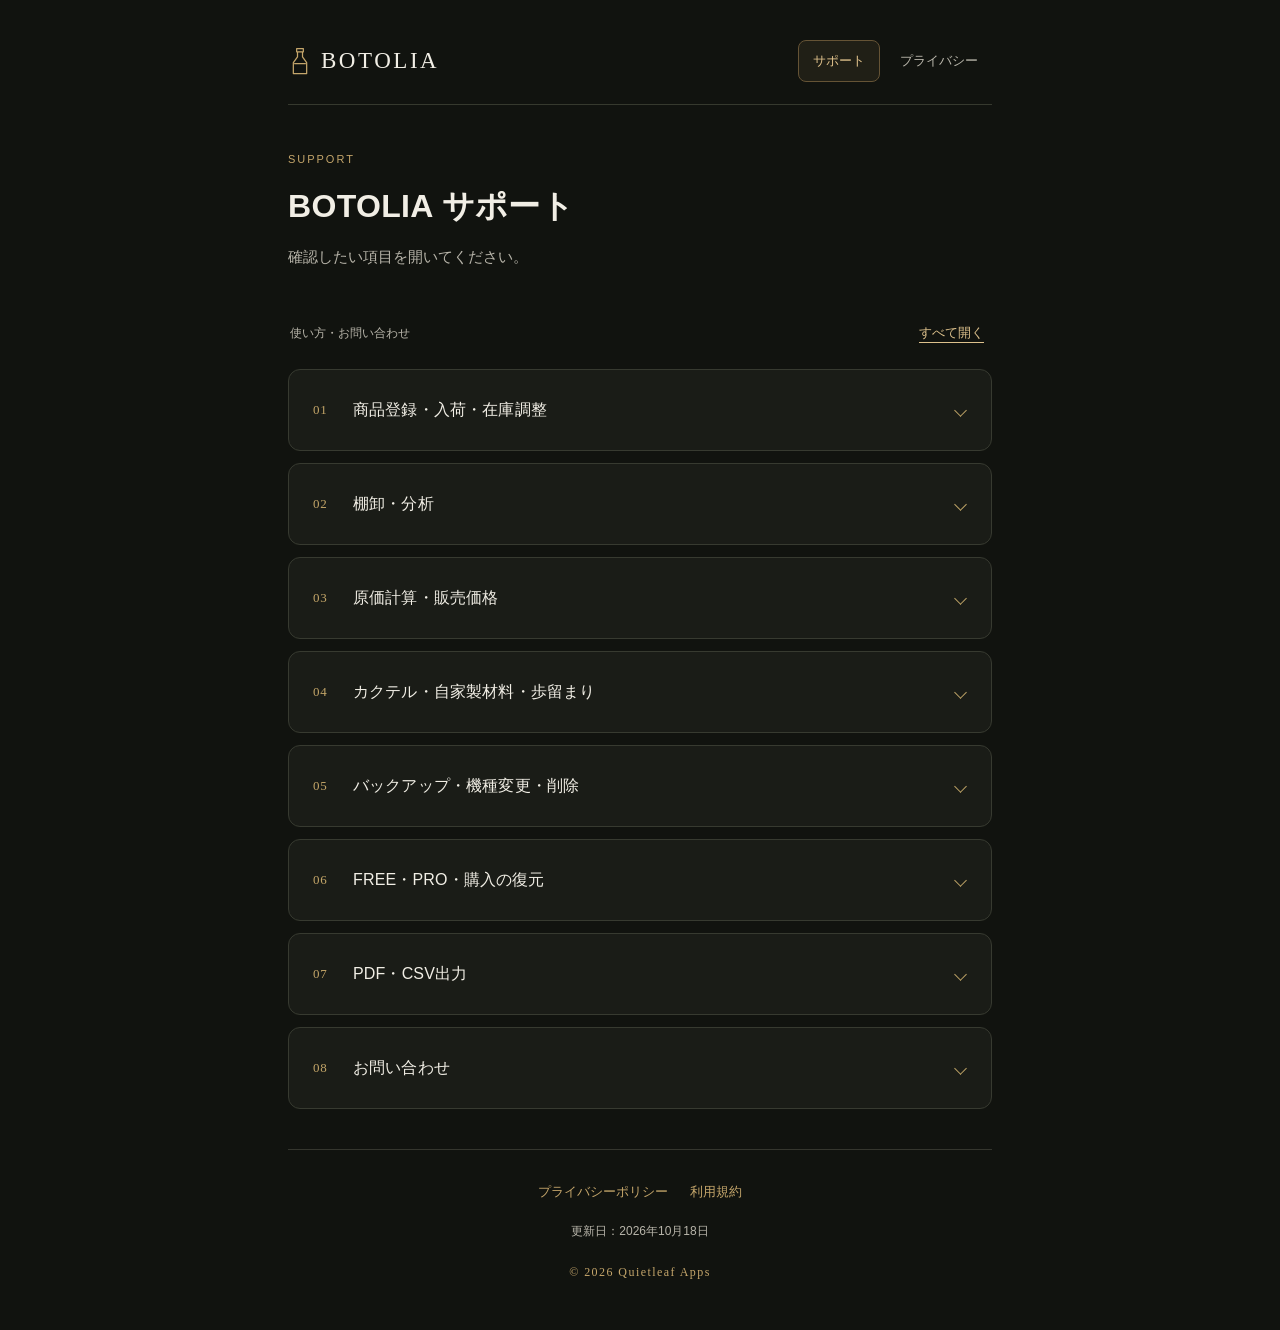
==== commit 70f88d2c: "Add files via upload" ====
--- a/index.html
+++ b/index.html
@@ -1,7 +1,7 @@
 <!doctype html>
-<html lang="ja"><head><meta charset="utf-8"><meta name="viewport" content="width=device-width,initial-scale=1"><meta name="theme-color" content="#11120f"><title>BOTORIA サポート</title><meta name="description" content="在庫・仕入・棚卸・原価計算・バックアップ。項目を開いて確認できるBOTORIAのサポートです。"><link rel="stylesheet" href="style.css"><script src="page.js" defer></script></head>
+<html lang="ja"><head><meta charset="utf-8"><meta name="viewport" content="width=device-width,initial-scale=1"><meta name="theme-color" content="#11120f"><title>BOTOLIA サポート</title><meta name="description" content="在庫・仕入・棚卸・原価計算・バックアップ。項目を開いて確認できるBOTOLIAのサポートです。"><link rel="stylesheet" href="style.css"><script src="page.js" defer></script></head>
 <body><a class="skip" href="#topics">案内へ進む</a><main>
-<header><div class="topline"><a class="brand" href="index.html"><svg class="bottle" aria-hidden="true" viewBox="0 0 28 36" fill="none"><path d="M10 3h8v4h-1v6l5 7v13H6V20l5-7V7h-1V3Z M10 7h8 M7 21h14" stroke="currentColor" stroke-width="1.5" stroke-linejoin="round"/></svg><span>BOTORIA</span></a><nav class="nav" aria-label="ページ"><a href="index.html" aria-current="page">サポート</a><a href="privacy.html">プライバシー</a></nav></div><div class="heading"><p class="eyebrow">SUPPORT</p><h1>BOTORIA サポート</h1><p class="lead">確認したい項目を開いてください。</p></div></header>
+<header><div class="topline"><a class="brand" href="index.html"><svg class="bottle" aria-hidden="true" viewBox="0 0 28 36" fill="none"><path d="M10 3h8v4h-1v6l5 7v13H6V20l5-7V7h-1V3Z M10 7h8 M7 21h14" stroke="currentColor" stroke-width="1.5" stroke-linejoin="round"/></svg><span>BOTOLIA</span></a><nav class="nav" aria-label="ページ"><a href="index.html" aria-current="page">サポート</a><a href="privacy.html">プライバシー</a></nav></div><div class="heading"><p class="eyebrow">SUPPORT</p><h1>BOTOLIA サポート</h1><p class="lead">確認したい項目を開いてください。</p></div></header>
 <div class="topic-tools"><span>使い方・お問い合わせ</span><button type="button" id="toggle-all" aria-controls="topics" aria-expanded="false" hidden>すべて開く</button></div>
 <div class="files" id="topics">
 <details class="file" id="inventory"><summary><svg class="bottle" aria-hidden="true" viewBox="0 0 28 36" fill="none"><path d="M10 3h8v4h-1v6l5 7v13H6V20l5-7V7h-1V3Z M10 7h8 M7 21h14" stroke="currentColor" stroke-width="1.5" stroke-linejoin="round"/></svg><span>商品登録・入荷・在庫調整</span></summary><div class="body"><p>商品を登録し、商品詳細の「入荷」で本数・単価・仕入日を保存します。在庫の実数を直す場合は「在庫調整」を使います。</p><p>保管場所は商品ごとに1つ設定できます。サンプル商品への変更は保存できません。</p></div></details>
@@ -9,8 +9,8 @@
 <details class="file" id="pricing"><summary><svg class="bottle" aria-hidden="true" viewBox="0 0 28 36" fill="none"><path d="M10 3h8v4h-1v6l5 7v13H6V20l5-7V7h-1V3Z M10 7h8 M7 21h14" stroke="currentColor" stroke-width="1.5" stroke-linejoin="round"/></svg><span>原価計算・販売価格</span></summary><div class="body"><p>価格設定をもとに推奨価格を計算し、提供量・提供スタイルごとに販売価格を確定できます。スタイルの加算額は提供設定で変更します。</p><p>仕入価格や設定を変えても、確定済みの販売価格は自動更新されません。必要に応じて再計算してください。</p><p>購入前の試算は、在庫・仕入・棚卸に反映されません。</p></div></details>
 <details class="file" id="recipes"><summary><svg class="bottle" aria-hidden="true" viewBox="0 0 28 36" fill="none"><path d="M10 3h8v4h-1v6l5 7v13H6V20l5-7V7h-1V3Z M10 7h8 M7 21h14" stroke="currentColor" stroke-width="1.5" stroke-linejoin="round"/></svg><span>カクテル・自家製材料・歩留まり</span></summary><div class="body"><p>登録済みの材料を選び、使用量と単位を入力します。自家製材料は仕込み完成量、歩留まりは実測した使用可能量から単価を計算します。</p><p>mlとozは相互換算できます。g・個数などへ変える場合は数量を入力し直してください。</p><p>元の材料を変えても、保存済みの原価・販売価格は自動更新されません。</p></div></details>
 <details class="file" id="backup"><summary><svg class="bottle" aria-hidden="true" viewBox="0 0 28 36" fill="none"><path d="M10 3h8v4h-1v6l5 7v13H6V20l5-7V7h-1V3Z M10 7h8 M7 21h14" stroke="currentColor" stroke-width="1.5" stroke-linejoin="round"/></svg><span>バックアップ・機種変更・削除</span></summary><div class="body"><p class="path">設定 → DATA → 完全バックアップ／復元</p><p>保存済みの商品・写真・履歴・レシピ・設定・途中の棚卸などをまとめて保存・復元できます。自動同期はありません。復元すると現在のデータを置き換えます。</p><p class="note">バックアップは暗号化されていないJSONファイルです。安全な保存先で管理してください。PROの利用権・無料体験の使用状況・未保存の入力は含みません。</p><p>レシピ・歩留まり・試算などは各画面で削除できます。端末内の全データを削除する場合はアプリを削除してください。「Appを取り除く」はデータを残します。書き出したファイルは保存先で削除してください。</p></div></details>
-<details class="file" id="plan"><summary><svg class="bottle" aria-hidden="true" viewBox="0 0 28 36" fill="none"><path d="M10 3h8v4h-1v6l5 7v13H6V20l5-7V7h-1V3Z M10 7h8 M7 21h14" stroke="currentColor" stroke-width="1.5" stroke-linejoin="round"/></svg><span>FREE・PRO・購入の復元</span></summary><div class="body"><p>在庫管理・棚卸・履歴閲覧・完全バックアップと復元はFREEで利用できます。無料体験は簡易計算機10回、ボトル計算・試算で共通10回、カクテル作成・試算で共通6件です。月ごとの補充や、削除による枠の回復はありません。</p><p>BOTORIA PROは月額の自動更新プランです。計算・作成の制限解除、自家製材料・歩留まり、分析・出力などを利用できます。料金と更新条件は購入画面でご確認ください。</p><p>購入時と同じApple Accountで「購入を復元」を押してください。解約はiPhoneの「設定」→ご自身の名前→「サブスクリプション」から行います。アプリの削除では解約されません。</p><p><a href="https://support.apple.com/ja-jp/118428">Apple：解約方法 ↗</a></p></div></details>
+<details class="file" id="plan"><summary><svg class="bottle" aria-hidden="true" viewBox="0 0 28 36" fill="none"><path d="M10 3h8v4h-1v6l5 7v13H6V20l5-7V7h-1V3Z M10 7h8 M7 21h14" stroke="currentColor" stroke-width="1.5" stroke-linejoin="round"/></svg><span>FREE・PRO・購入の復元</span></summary><div class="body"><p>在庫管理・棚卸・履歴閲覧・完全バックアップと復元はFREEで利用できます。無料体験は簡易計算機10回、ボトル計算・試算で共通10回、カクテル作成・試算で共通6件です。月ごとの補充や、削除による枠の回復はありません。</p><p>BOTOLIA PROは月額の自動更新プランです。計算・作成の制限解除、自家製材料・歩留まり、分析・出力などを利用できます。料金と更新条件は購入画面でご確認ください。</p><p>購入時と同じApple Accountで「購入を復元」を押してください。解約はiPhoneの「設定」→ご自身の名前→「サブスクリプション」から行います。アプリの削除では解約されません。</p><p><a href="https://support.apple.com/ja-jp/118428">Apple：解約方法 ↗</a></p></div></details>
 <details class="file" id="analytics"><summary><svg class="bottle" aria-hidden="true" viewBox="0 0 28 36" fill="none"><path d="M10 3h8v4h-1v6l5 7v13H6V20l5-7V7h-1V3Z M10 7h8 M7 21h14" stroke="currentColor" stroke-width="1.5" stroke-linejoin="round"/></svg><span>PDF・CSV出力</span></summary><div class="body"><p>税理士用出力から、確定済み棚卸のPDF・CSVと、指定期間の仕入履歴CSVを書き出せます。未評価の金額は空欄または未評価と表示します。</p><p>試算・カクテルレシピ・未入荷の発注は含みません。</p></div></details>
-<details class="file" id="contact"><summary><svg class="bottle" aria-hidden="true" viewBox="0 0 28 36" fill="none"><path d="M10 3h8v4h-1v6l5 7v13H6V20l5-7V7h-1V3Z M10 7h8 M7 21h14" stroke="currentColor" stroke-width="1.5" stroke-linejoin="round"/></svg><span>お問い合わせ</span></summary><div class="body"><p>操作内容、アプリのバージョン、機種・iOSのバージョンをお知らせください。</p><p>個人情報、パスワード、認証コードは送らないでください。</p><a class="contact" href="mailto:quietleaf.apps@gmail.com?subject=BOTORIAのお問い合わせ">メールで問い合わせる ↗</a><p class="meta">BOTORIA サポート<br><a class="email" href="mailto:quietleaf.apps@gmail.com">quietleaf.apps@gmail.com</a></p></div></details>
+<details class="file" id="contact"><summary><svg class="bottle" aria-hidden="true" viewBox="0 0 28 36" fill="none"><path d="M10 3h8v4h-1v6l5 7v13H6V20l5-7V7h-1V3Z M10 7h8 M7 21h14" stroke="currentColor" stroke-width="1.5" stroke-linejoin="round"/></svg><span>お問い合わせ</span></summary><div class="body"><p>操作内容、アプリのバージョン、機種・iOSのバージョンをお知らせください。</p><p>個人情報、パスワード、認証コードは送らないでください。</p><a class="contact" href="mailto:quietleaf.apps@gmail.com?subject=BOTOLIAのお問い合わせ">メールで問い合わせる ↗</a><p class="meta">BOTOLIA サポート<br><a class="email" href="mailto:quietleaf.apps@gmail.com">quietleaf.apps@gmail.com</a></p></div></details>
 </div><footer><div class="footlinks"><a href="privacy.html">プライバシーポリシー</a><a href="https://www.apple.com/legal/internet-services/itunes/dev/stdeula/">利用規約</a></div><p>更新日：2026年10月18日</p><p class="signature">© 2026 Quietleaf Apps</p></footer>
 </main></body></html>
